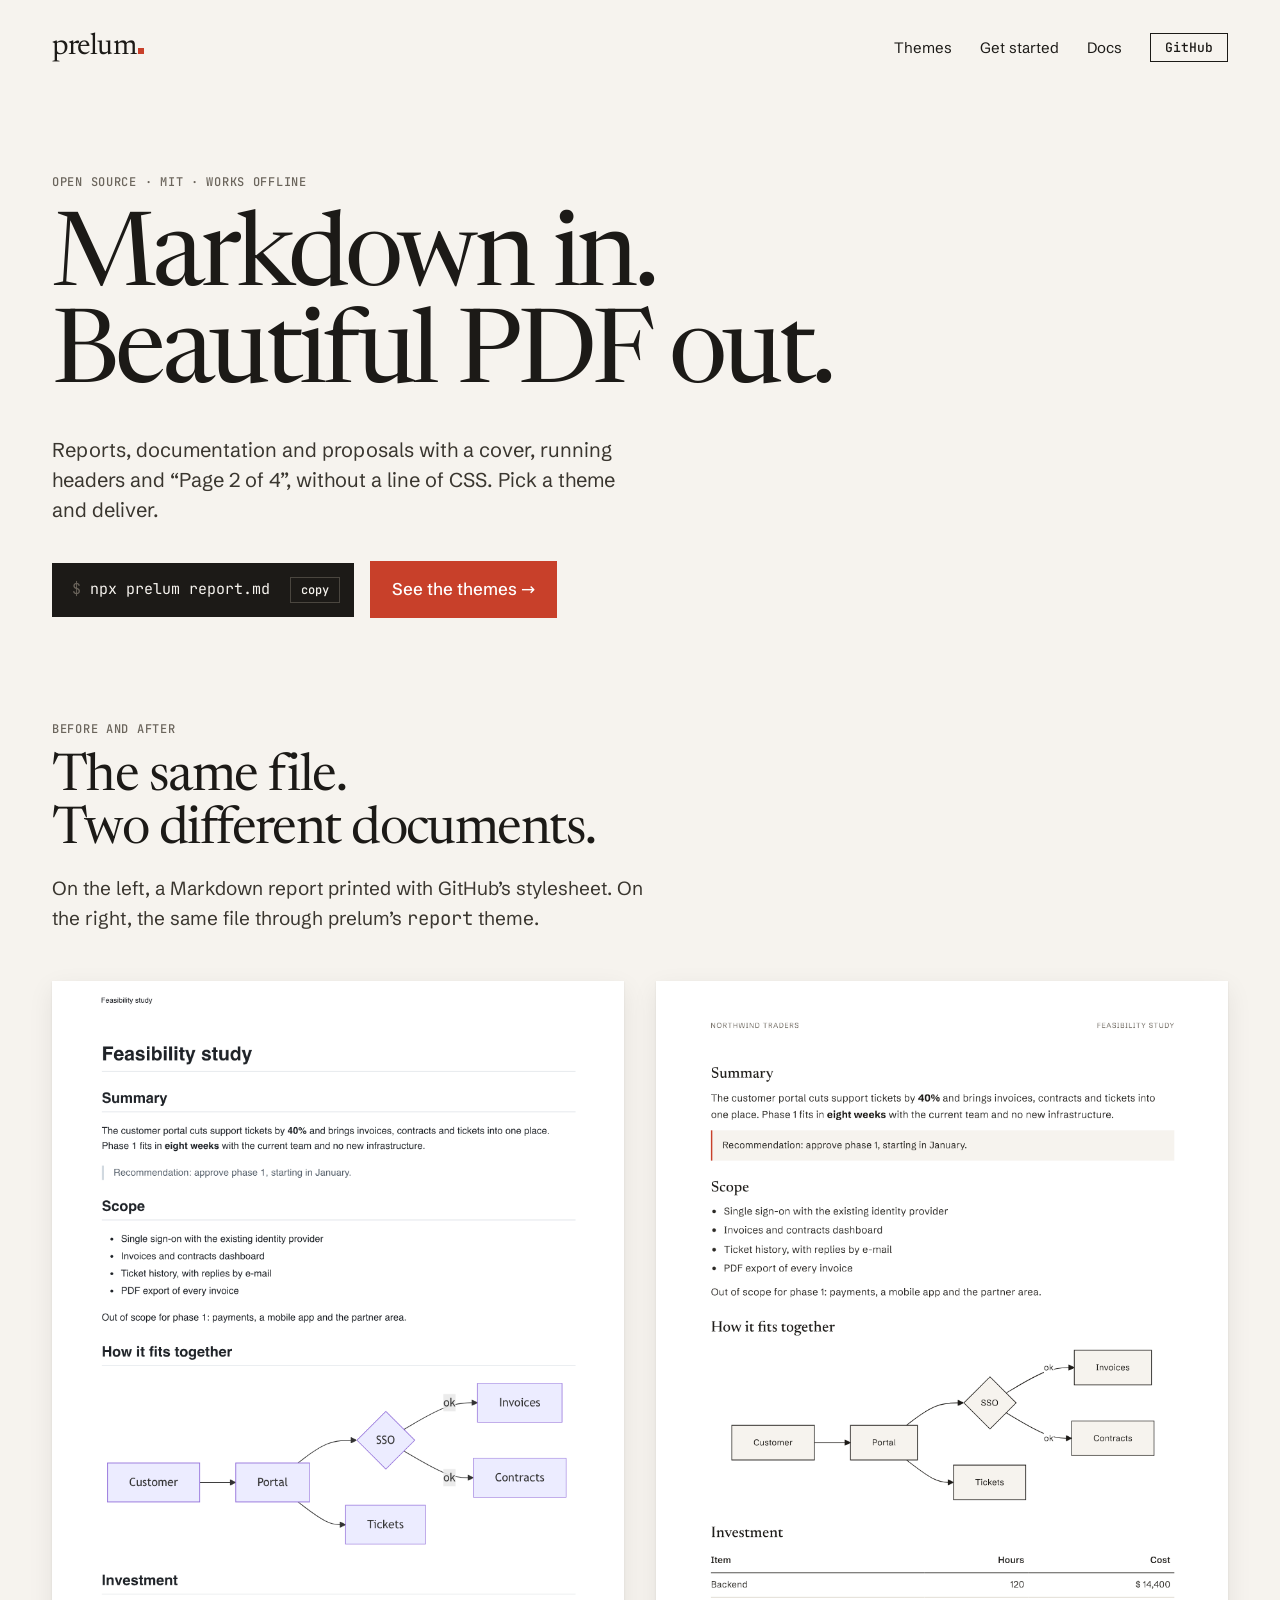
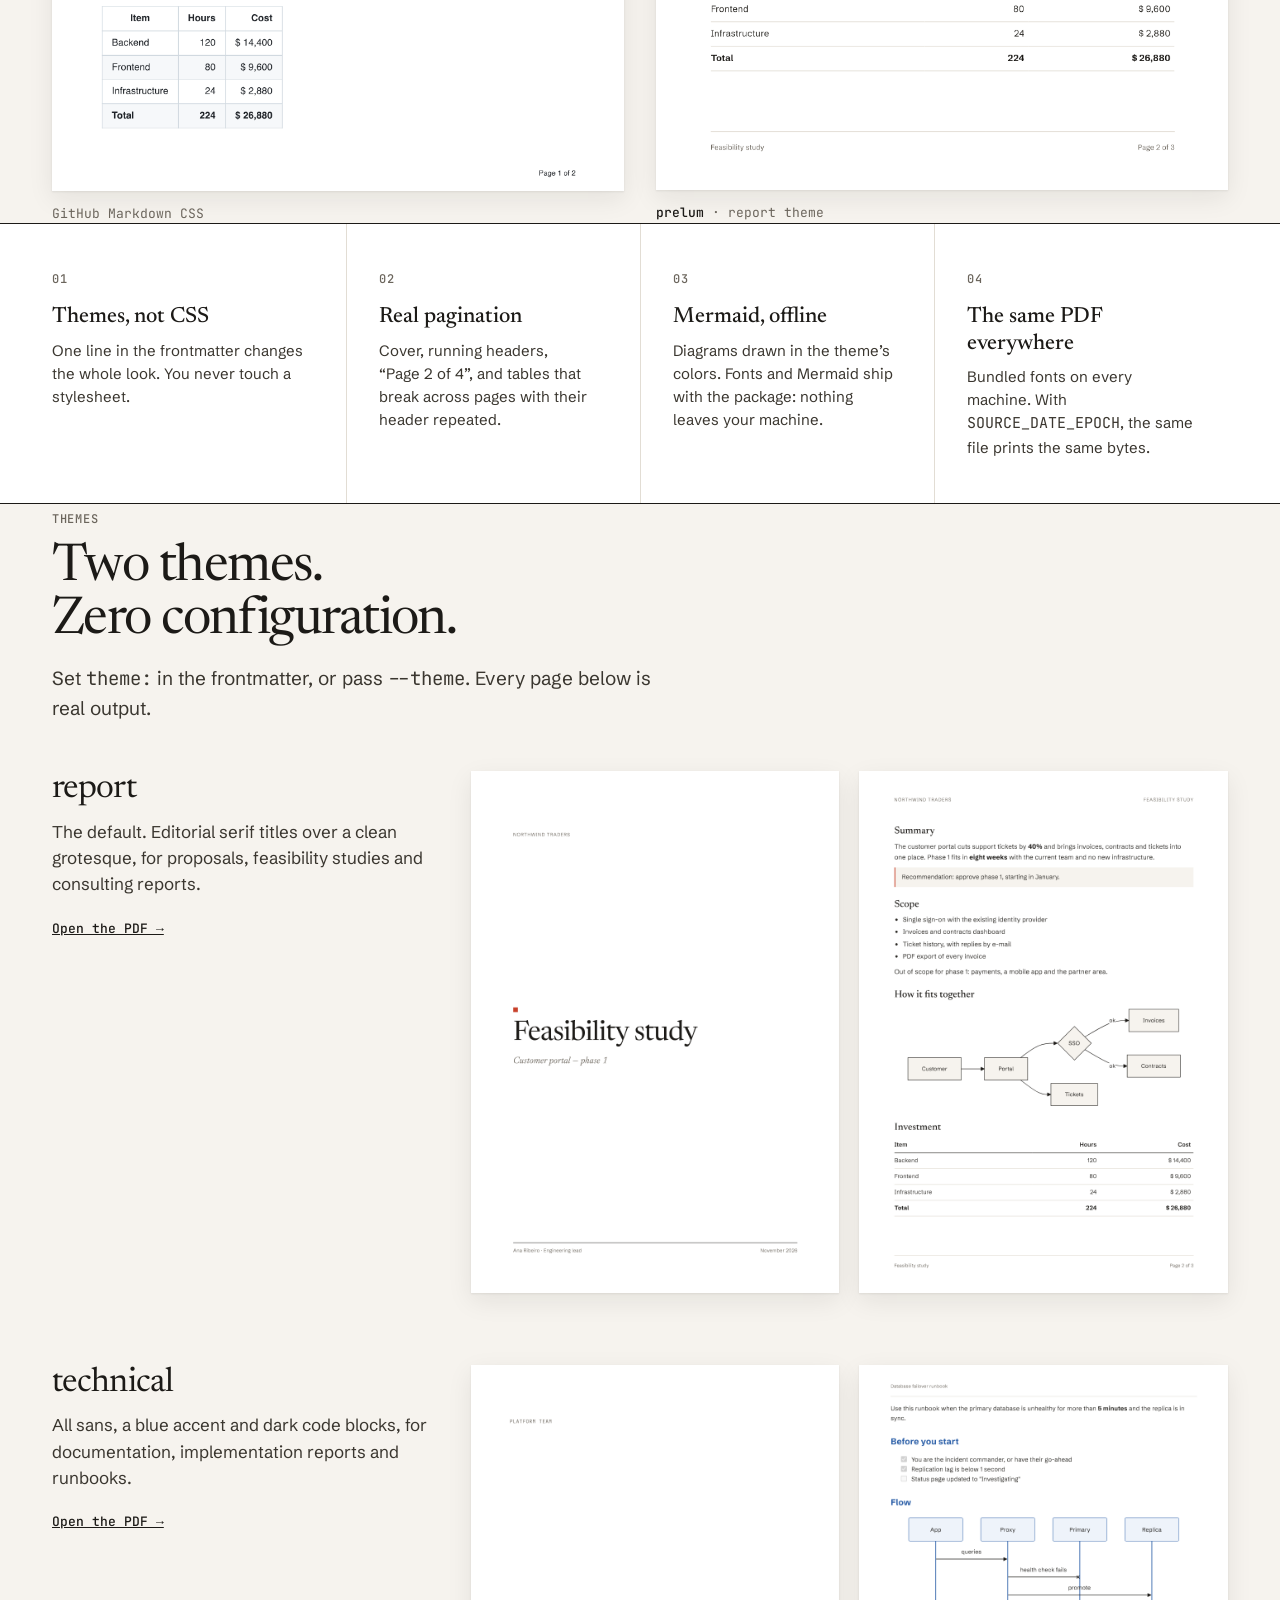
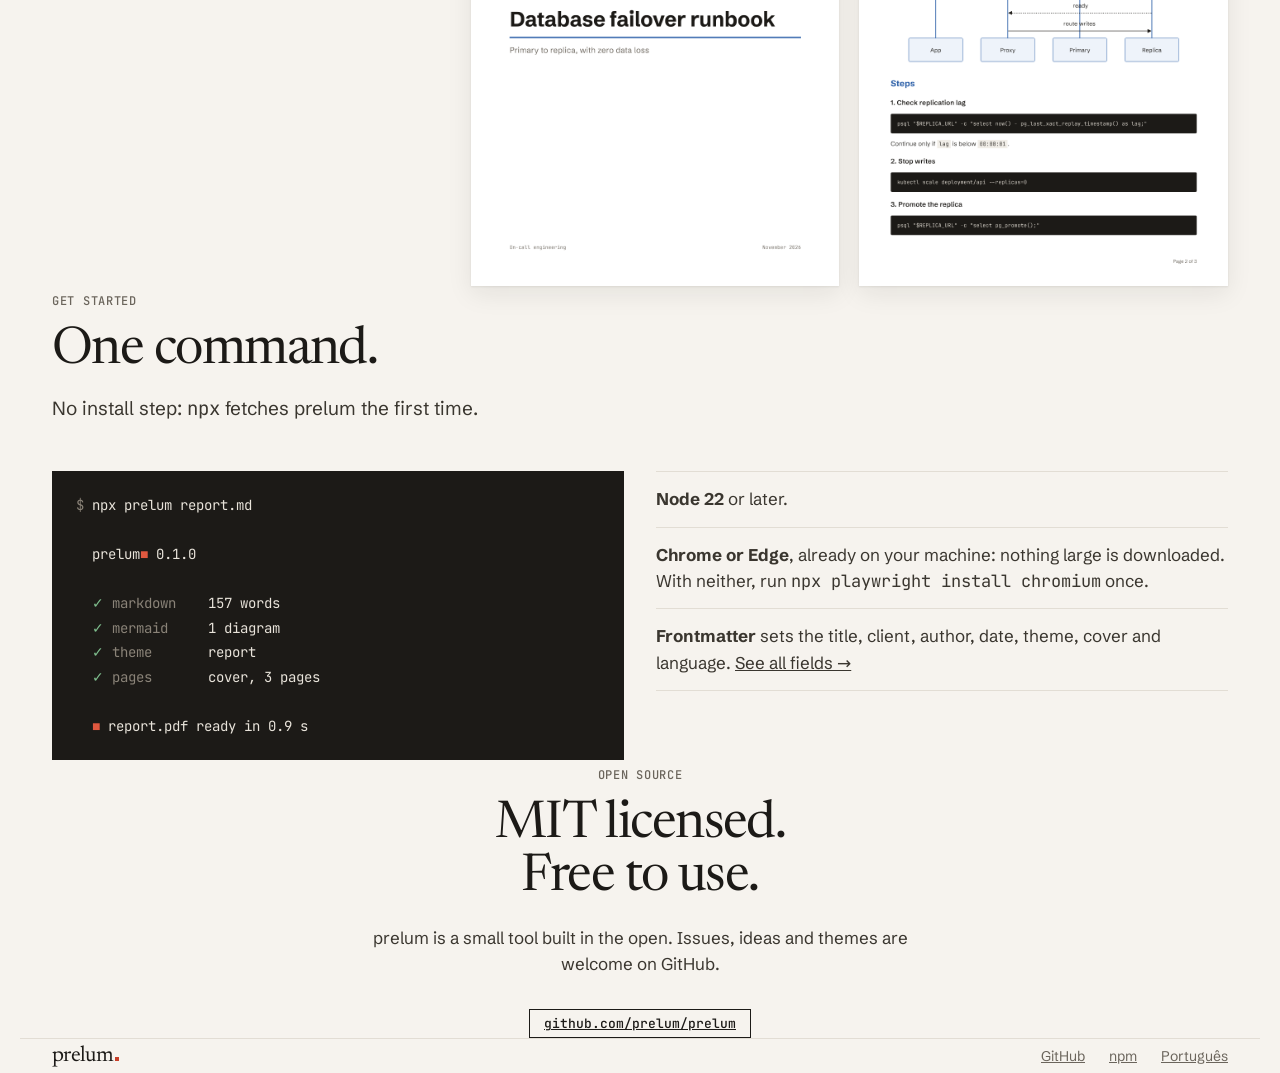
==== index.html @ ac35b66a "feat: add the prelum site in English and Portuguese" ====
<!doctype html>
<html lang="en">
<head>
  <meta charset="utf-8">
  <meta name="viewport" content="width=device-width, initial-scale=1">
  <title>prelum — Markdown in. Beautiful PDF out.</title>
  <meta name="description" content="An open-source CLI that turns Markdown into designed PDFs: cover, running headers, page numbers, Mermaid diagrams. Pick a theme, write no CSS. Works offline.">
  <link rel="icon" href="favicon.svg" type="image/svg+xml">
  <link rel="icon" href="favicon-32.png" sizes="32x32">
  <link rel="apple-touch-icon" href="images/icon-512.png">
  <link rel="alternate" hreflang="pt-BR" href="https://prelum.github.io/pt/">
  <meta property="og:title" content="prelum — Markdown in. Beautiful PDF out.">
  <meta property="og:description" content="Designed PDFs from Markdown. Pick a theme, write no CSS. Works offline.">
  <meta property="og:image" content="https://prelum.github.io/images/og-image.png">
  <meta property="og:url" content="https://prelum.github.io/">
  <meta name="twitter:card" content="summary_large_image">
  <link rel="preload" href="fonts/newsreader-latin-opsz-normal.woff2" as="font" type="font/woff2" crossorigin>
  <link rel="stylesheet" href="styles.css">
</head>
<body>
  <header class="wrap nav">
    <a class="wordmark" href="./" aria-label="prelum, home">prelum</a>
    <nav aria-label="Main">
      <ul>
        <li><a href="#themes">Themes</a></li>
        <li><a href="#start">Get started</a></li>
        <li><a href="https://github.com/prelum/prelum#readme">Docs</a></li>
        <li><a class="button-outline" href="https://github.com/prelum/prelum">GitHub</a></li>
      </ul>
    </nav>
  </header>

  <main>
    <div class="wrap hero">
      <span class="label">Open source · MIT · Works offline</span>
      <h1>Markdown in.<br>Beautiful PDF out.</h1>
      <p>Reports, documentation and proposals with a cover, running headers and “Page&nbsp;2&nbsp;of&nbsp;4”, without a line of CSS. Pick a theme and deliver.</p>
      <div class="actions">
        <div class="command">
          <code><span class="prompt">$</span> npx prelum report.md</code>
          <button type="button" data-copy="npx prelum report.md" data-done="copied">copy</button>
        </div>
        <a class="cta" href="#themes">See the themes →</a>
      </div>
    </div>

    <section class="wrap" aria-labelledby="compare-title">
      <span class="label">Before and after</span>
      <h2 id="compare-title">The same file.<br>Two different documents.</h2>
      <p class="lead">On the left, a Markdown report printed with GitHub’s stylesheet. On the right, the same file through prelum’s <code>report</code> theme.</p>
      <div class="compare">
        <figure>
          <img src="images/before-github-css.png" alt="A report printed with GitHub's Markdown stylesheet: underlined headings, a gridded table, a purple diagram." width="892" height="1262" loading="lazy">
          <figcaption>GitHub Markdown CSS</figcaption>
        </figure>
        <figure>
          <img src="images/feasibility-study-2.png" alt="The same report printed by prelum: serif headings, quiet table rules, the diagram in the theme's colors, a running header and page numbers." width="892" height="1262" loading="lazy">
          <figcaption><strong>prelum</strong> · report theme</figcaption>
        </figure>
      </div>
    </section>

    <div class="features">
      <ol class="wrap">
        <li>
          <span class="label">01</span>
          <h3>Themes, not CSS</h3>
          <p>One line in the frontmatter changes the whole look. You never touch a stylesheet.</p>
        </li>
        <li>
          <span class="label">02</span>
          <h3>Real pagination</h3>
          <p>Cover, running headers, “Page&nbsp;2&nbsp;of&nbsp;4”, and tables that break across pages with their header repeated.</p>
        </li>
        <li>
          <span class="label">03</span>
          <h3>Mermaid, offline</h3>
          <p>Diagrams drawn in the theme’s colors. Fonts and Mermaid ship with the package: nothing leaves your machine.</p>
        </li>
        <li>
          <span class="label">04</span>
          <h3>The same PDF everywhere</h3>
          <p>Bundled fonts on every machine. With <code>SOURCE_DATE_EPOCH</code>, the same file prints the same bytes.</p>
        </li>
      </ol>
    </div>

    <section class="wrap" id="themes" aria-labelledby="themes-title">
      <span class="label">Themes</span>
      <h2 id="themes-title">Two themes.<br>Zero configuration.</h2>
      <p class="lead">Set <code>theme:</code> in the frontmatter, or pass <code>--theme</code>. Every page below is real output.</p>
      <div class="themes">
        <article class="theme">
          <div>
            <h3><code>report</code></h3>
            <p>The default. Editorial serif titles over a clean grotesque, for proposals, feasibility studies and consulting reports.</p>
            <a class="pdf" href="https://github.com/prelum/prelum/blob/main/examples/feasibility-study.pdf">Open the PDF →</a>
          </div>
          <div class="pages">
            <figure><img src="images/feasibility-study-1.png" alt="report theme: cover with the red square, the title in Newsreader and the client's name." width="892" height="1262" loading="lazy"></figure>
            <figure><img src="images/feasibility-study-2.png" alt="report theme: a page with headers, a list, a diagram and a table." width="892" height="1262" loading="lazy"></figure>
          </div>
        </article>
        <article class="theme">
          <div>
            <h3><code>technical</code></h3>
            <p>All sans, a blue accent and dark code blocks, for documentation, implementation reports and runbooks.</p>
            <a class="pdf" href="https://github.com/prelum/prelum/blob/main/examples/runbook.pdf">Open the PDF →</a>
          </div>
          <div class="pages">
            <figure><img src="images/runbook-1.png" alt="technical theme: cover with a bold title over a blue rule." width="892" height="1262" loading="lazy"></figure>
            <figure><img src="images/runbook-2.png" alt="technical theme: a page with a checklist, a sequence diagram and code blocks." width="892" height="1262" loading="lazy"></figure>
          </div>
        </article>
      </div>
    </section>

    <section class="wrap" id="start" aria-labelledby="start-title">
      <span class="label">Get started</span>
      <h2 id="start-title">One command.</h2>
      <p class="lead">No install step: <code>npx</code> fetches prelum the first time.</p>
      <div class="steps">
<pre class="terminal"><code><span class="dim">$</span> npx prelum report.md

  prelum<span class="square">■</span> 0.1.0

  <span class="ok">✓</span> <span class="dim">markdown    </span>157 words
  <span class="ok">✓</span> <span class="dim">mermaid     </span>1 diagram
  <span class="ok">✓</span> <span class="dim">theme       </span>report
  <span class="ok">✓</span> <span class="dim">pages       </span>cover, 3 pages

  <span class="square">■</span> report.pdf ready in 0.9 s</code></pre>
        <ul class="requirements">
          <li><strong>Node 22</strong> or later.</li>
          <li><strong>Chrome or Edge</strong>, already on your machine: nothing large is downloaded. With neither, run <code>npx playwright install chromium</code> once.</li>
          <li><strong>Frontmatter</strong> sets the title, client, author, date, theme, cover and language. <a href="https://github.com/prelum/prelum#frontmatter">See all fields →</a></li>
        </ul>
      </div>
    </section>

    <section class="wrap open" aria-labelledby="open-title">
      <span class="label">Open source</span>
      <h2 id="open-title">MIT licensed.<br>Free to use.</h2>
      <p>prelum is a small tool built in the open. Issues, ideas and themes are welcome on GitHub.</p>
      <a class="button-outline" href="https://github.com/prelum/prelum">github.com/prelum/prelum</a>
    </section>
  </main>

  <footer class="wrap">
    <a class="wordmark" href="./">prelum</a>
    <ul>
      <li><a href="https://github.com/prelum/prelum">GitHub</a></li>
      <li><a href="https://www.npmjs.com/package/prelum">npm</a></li>
      <li><a href="pt/" hreflang="pt-BR" lang="pt-BR">Português</a></li>
    </ul>
  </footer>

  <script src="script.js" defer></script>
</body>
</html>
---- styles.css ----
/* prelum.github.io — tokens from the brand book. Fonts are self-hosted: no third-party requests. */
@font-face {
  font-family: "Newsreader";
  font-style: normal;
  font-weight: 200 800;
  font-display: swap;
  src: url("fonts/newsreader-latin-opsz-normal.woff2") format("woff2");
}
@font-face {
  font-family: "Schibsted Grotesk";
  font-style: normal;
  font-weight: 400 900;
  font-display: swap;
  src: url("fonts/schibsted-grotesk-latin-wght-normal.woff2") format("woff2");
}
@font-face {
  font-family: "JetBrains Mono";
  font-style: normal;
  font-weight: 100 800;
  font-display: swap;
  src: url("fonts/jetbrains-mono-latin-wght-normal.woff2") format("woff2");
}

:root {
  --paper: #f6f3ee;
  --ink: #1c1a17;
  --vermilion: #c8402a;
  --vermilion-on-dark: #e0583f;
  --graphite: #6b655c;
  --body: #3a362f;
  --rule: #e2ddd4;
  --surface: #ffffff;
  --editor: #fbfaf7;
  --preview: #e9e5de;
  --serif: "Newsreader", Georgia, serif;
  --sans: "Schibsted Grotesk", system-ui, sans-serif;
  --mono: "JetBrains Mono", ui-monospace, monospace;
  --sheet-shadow: 0 1px 2px rgba(28, 26, 23, 0.08), 0 8px 24px rgba(28, 26, 23, 0.08);
}

* {
  box-sizing: border-box;
}
html {
  background: var(--paper);
  color: var(--ink);
  font: 400 17px/1.55 var(--sans);
  -webkit-font-smoothing: antialiased;
}
body {
  margin: 0;
}
img {
  display: block;
  max-width: 100%;
  height: auto;
}
a {
  color: inherit;
}
code,
pre {
  font-family: var(--mono);
}
/* An option like --theme must not break at its hyphen. */
:not(pre) > code {
  white-space: nowrap;
}

.wrap {
  max-width: 1240px;
  margin: 0 auto;
  padding: 0 32px;
}
@media (max-width: 700px) {
  .wrap {
    padding: 0 16px;
  }
}

/* The wordmark: Newsreader, lowercase, followed by the square on the baseline. */
.wordmark {
  font-family: var(--serif);
  font-weight: 400;
  letter-spacing: -0.03em;
  text-decoration: none;
  white-space: nowrap;
}
.wordmark::after {
  content: "";
  display: inline-block;
  width: 0.21em;
  height: 0.21em;
  margin-left: 0.07em;
  background: var(--vermilion);
}
.label {
  font: 500 12px/1.4 var(--mono);
  letter-spacing: 0.06em;
  text-transform: uppercase;
  color: var(--graphite);
}

/* Nav */
.nav {
  display: flex;
  align-items: center;
  justify-content: space-between;
  gap: 24px;
  padding-top: 24px;
  padding-bottom: 24px;
}
.nav .wordmark {
  font-size: 30px;
}
.nav ul {
  display: flex;
  align-items: center;
  gap: 28px;
  margin: 0;
  padding: 0;
  list-style: none;
  font-size: 15px;
}
.nav a {
  text-decoration: none;
}
.nav a:hover {
  text-decoration: underline;
  text-underline-offset: 4px;
}
.button-outline {
  display: inline-block;
  padding: 7px 14px;
  border: 1px solid var(--ink);
  font: 500 13px/1 var(--mono);
}
.nav .button-outline:hover {
  background: var(--ink);
  color: var(--paper);
  text-decoration: none;
}
@media (max-width: 700px) {
  .nav ul li:not(:last-child) {
    display: none;
  }
}

/* Hero */
.hero {
  padding-top: 72px;
  padding-bottom: 96px;
}
.hero h1 {
  margin: 20px 0 28px;
  font: 400 clamp(52px, 8vw, 112px) / 0.95 var(--serif);
  letter-spacing: -0.035em;
}
.hero p {
  max-width: 600px;
  margin: 0 0 36px;
  font-size: 20px;
  line-height: 1.5;
  color: var(--body);
}
.actions {
  display: flex;
  flex-wrap: wrap;
  align-items: center;
  gap: 16px;
}
.command {
  display: inline-flex;
  align-items: center;
  gap: 20px;
  padding: 14px 14px 14px 20px;
  background: var(--ink);
  color: var(--paper);
  font: 400 15px/1 var(--mono);
}
.command .prompt {
  color: var(--graphite);
}
.command button {
  padding: 6px 10px;
  border: 1px solid #4a463f;
  background: transparent;
  color: var(--paper);
  font: 500 12px/1 var(--mono);
  cursor: pointer;
}
.command button:hover {
  border-color: var(--paper);
}
.cta {
  display: inline-block;
  padding: 15px 22px;
  background: var(--vermilion);
  color: #ffffff;
  font-weight: 500;
  text-decoration: none;
}
.cta:hover {
  background: #a93421;
}

/* Sections */
section {
  padding-top: 96px;
  padding-bottom: 96px;
}
h2 {
  margin: 12px 0 16px;
  font: 400 52px/1.02 var(--serif);
  letter-spacing: -0.03em;
}
@media (max-width: 700px) {
  h2 {
    font-size: 40px;
  }
}
.lead {
  max-width: 620px;
  margin: 0 0 48px;
  font-size: 19px;
  color: var(--body);
}

/* Before and after */
.compare {
  display: grid;
  grid-template-columns: repeat(auto-fit, minmax(300px, 1fr));
  gap: 32px;
}
.compare figure,
.theme figure {
  margin: 0;
}
.compare img,
.theme img {
  background: var(--surface);
  box-shadow: var(--sheet-shadow);
}
figcaption {
  margin-top: 14px;
  font: 400 13px/1.4 var(--mono);
  color: var(--graphite);
}
figcaption strong {
  color: var(--ink);
  font-weight: 500;
}

/* Features: white band with ink rules, four numbered columns */
.features {
  background: var(--surface);
  border-top: 1px solid var(--ink);
  border-bottom: 1px solid var(--ink);
  padding-top: 0;
  padding-bottom: 0;
}
.features ol {
  display: grid;
  grid-template-columns: repeat(auto-fit, minmax(240px, 1fr));
  margin: 0 auto;
  /* Only top and bottom: the sides keep the .wrap gutter. */
  padding-top: 0;
  padding-bottom: 0;
  list-style: none;
}
.features li {
  padding: 40px 32px 44px 0;
}
.features li + li {
  padding-left: 32px;
  border-left: 1px solid var(--rule);
}
@media (max-width: 1060px) {
  .features li,
  .features li + li {
    padding-left: 0;
    border-left: none;
    padding-top: 28px;
    padding-bottom: 28px;
  }
}
.features h3 {
  margin: 14px 0 8px;
  font: 500 22px/1.2 var(--serif);
}
.features p {
  margin: 0;
  font-size: 15px;
  color: var(--body);
}

/* Themes */
.themes {
  display: grid;
  gap: 72px;
}
.theme {
  display: grid;
  grid-template-columns: minmax(220px, 1fr) minmax(0, 2fr);
  gap: 40px;
  align-items: start;
}
@media (max-width: 860px) {
  .theme {
    grid-template-columns: 1fr;
  }
}
.theme h3 {
  margin: 0 0 10px;
  font: 400 34px/1.1 var(--serif);
  letter-spacing: -0.02em;
}
.theme h3 code {
  font: inherit;
}
.theme p {
  margin: 0 0 16px;
  color: var(--body);
}
.theme .pages {
  display: grid;
  grid-template-columns: 1fr 1fr;
  gap: 20px;
}
.theme a.pdf {
  font: 500 13px/1 var(--mono);
}

/* Get started */
.steps {
  display: grid;
  grid-template-columns: repeat(auto-fit, minmax(300px, 1fr));
  gap: 32px;
  align-items: start;
}
pre.terminal {
  margin: 0;
  padding: 22px 24px;
  overflow-x: auto;
  background: var(--ink);
  color: #e8e3da;
  font-size: 14px;
  line-height: 1.75;
}
.terminal .comment,
.terminal .dim {
  color: #8a8378;
}
.terminal .ok {
  color: #7fbf8e;
}
.terminal .square {
  color: var(--vermilion-on-dark);
}
.requirements {
  margin: 0;
  padding: 0;
  list-style: none;
  color: var(--body);
}
.requirements li {
  padding: 14px 0;
  border-bottom: 1px solid var(--rule);
}
.requirements li:first-child {
  border-top: 1px solid var(--rule);
}

/* Open source */
.open {
  text-align: center;
}
.open h2 {
  margin-bottom: 20px;
}
.open p {
  max-width: 560px;
  margin: 0 auto 32px;
  color: var(--body);
}

/* Footer */
footer {
  display: flex;
  flex-wrap: wrap;
  align-items: center;
  justify-content: space-between;
  gap: 16px;
  padding-top: 32px;
  padding-bottom: 48px;
  border-top: 1px solid var(--rule);
}
footer .wordmark {
  font-size: 22px;
}
footer ul {
  display: flex;
  flex-wrap: wrap;
  gap: 24px;
  margin: 0;
  padding: 0;
  list-style: none;
  font-size: 14px;
  color: var(--graphite);
}
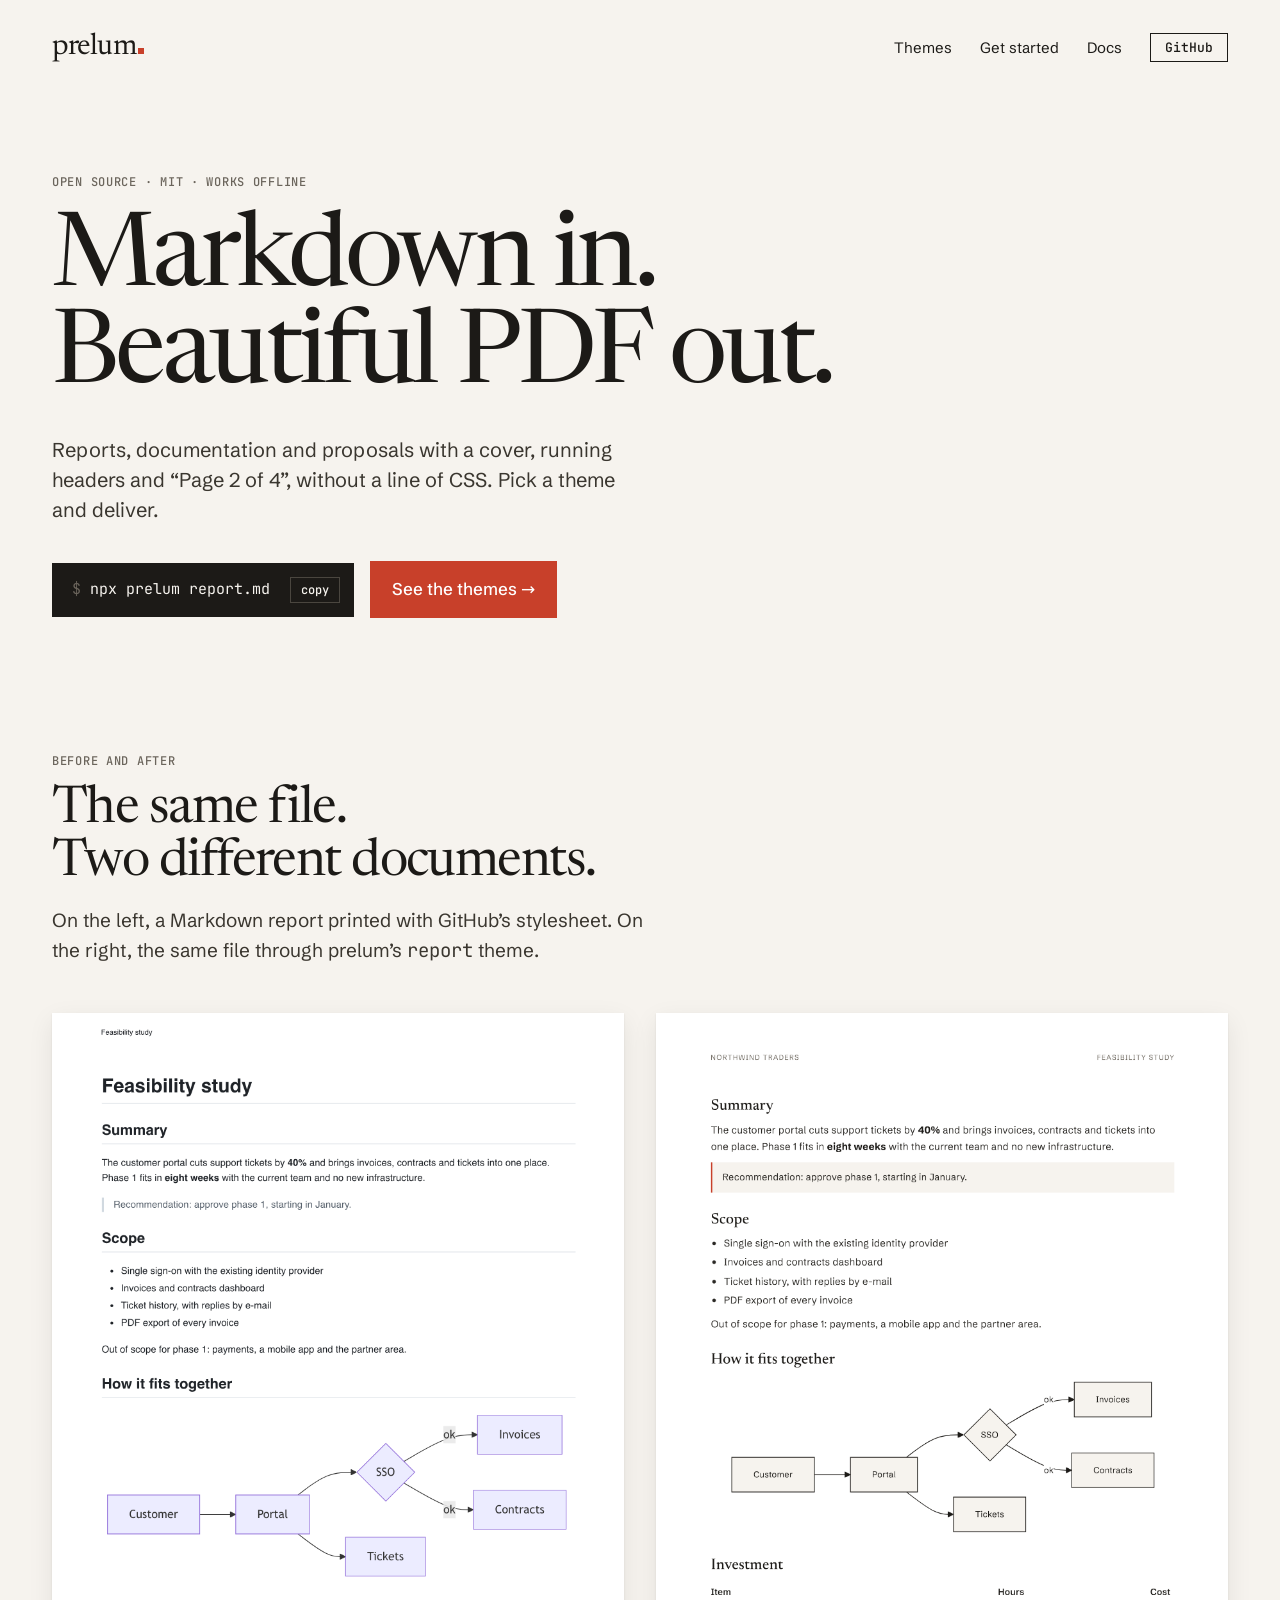
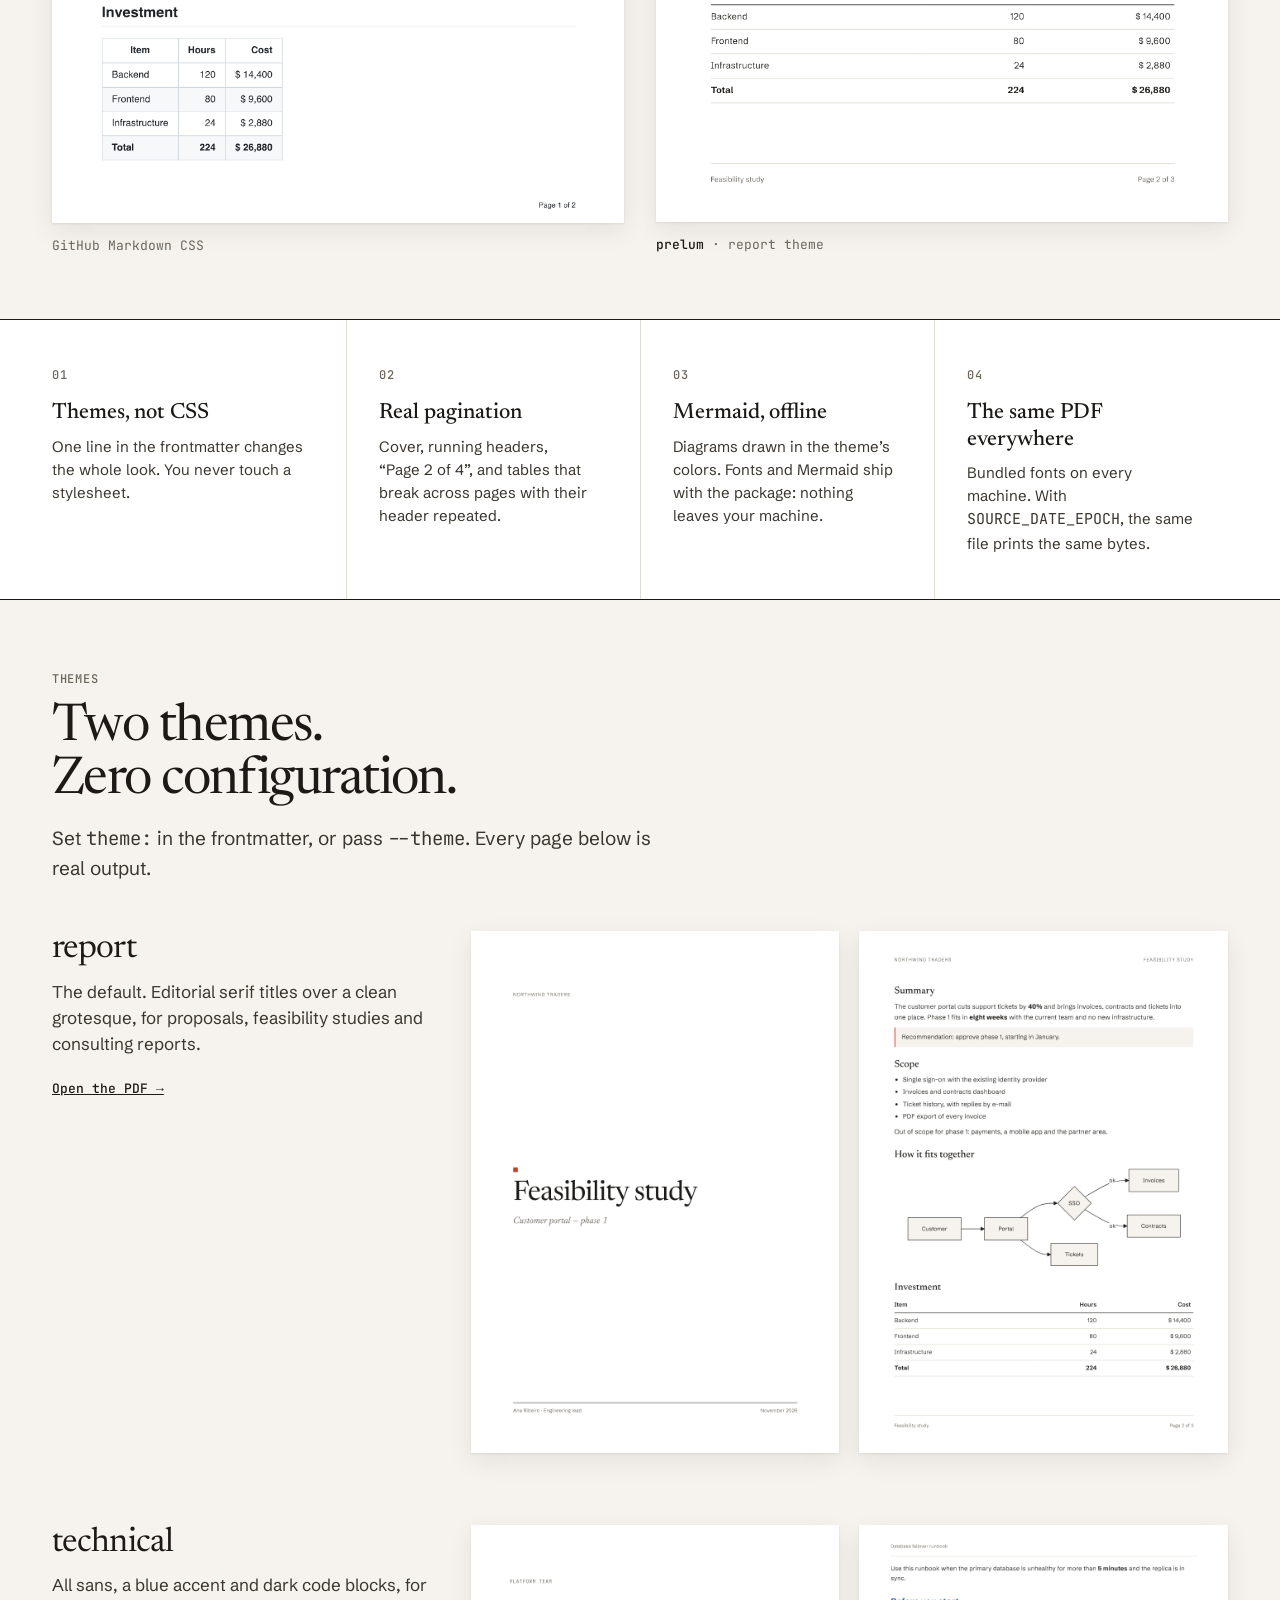
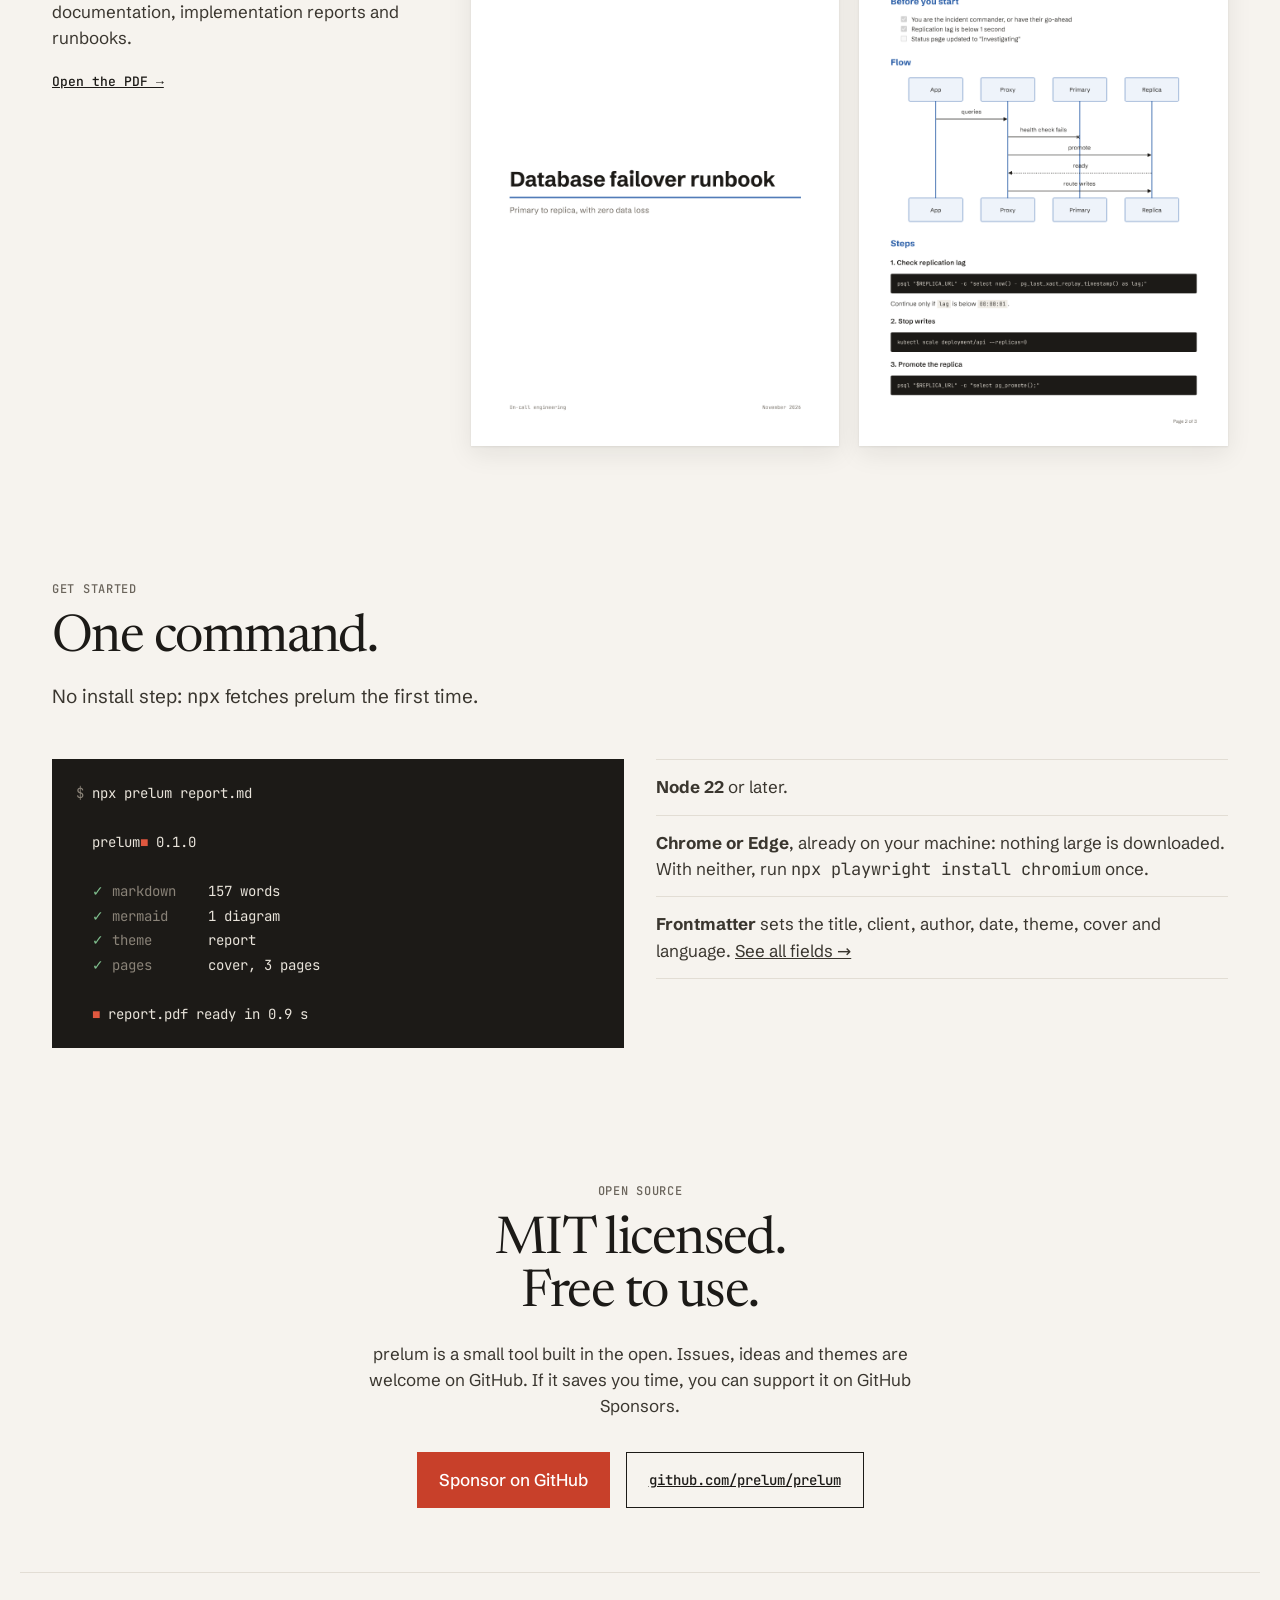
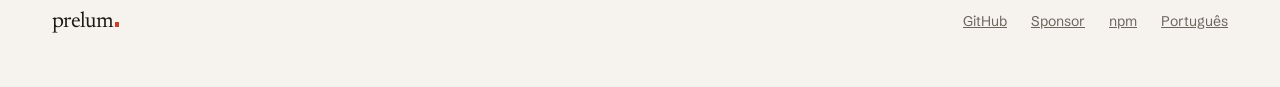
==== commit 08ffe884: "fix: space the sections and add the Sponsor button" ====
--- a/index.html
+++ b/index.html
@@ -141,8 +141,11 @@
     <section class="wrap open" aria-labelledby="open-title">
       <span class="label">Open source</span>
       <h2 id="open-title">MIT licensed.<br>Free to use.</h2>
-      <p>prelum is a small tool built in the open. Issues, ideas and themes are welcome on GitHub.</p>
-      <a class="button-outline" href="https://github.com/prelum/prelum">github.com/prelum/prelum</a>
+      <p>prelum is a small tool built in the open. Issues, ideas and themes are welcome on GitHub. If it saves you time, you can support it on GitHub Sponsors.</p>
+      <div class="actions">
+        <a class="cta" href="https://github.com/sponsors/Fransuelton">Sponsor on GitHub</a>
+        <a class="button-outline" href="https://github.com/prelum/prelum">github.com/prelum/prelum</a>
+      </div>
     </section>
   </main>
 
@@ -150,6 +153,7 @@
     <a class="wordmark" href="./">prelum</a>
     <ul>
       <li><a href="https://github.com/prelum/prelum">GitHub</a></li>
+      <li><a href="https://github.com/sponsors/Fransuelton">Sponsor</a></li>
       <li><a href="https://www.npmjs.com/package/prelum">npm</a></li>
       <li><a href="pt/" hreflang="pt-BR" lang="pt-BR">Português</a></li>
     </ul>
--- a/styles.css
+++ b/styles.css
@@ -67,14 +67,15 @@
   white-space: nowrap;
 }
 
+/* Side gutters only: vertical spacing belongs to each section. */
 .wrap {
   max-width: 1240px;
   margin: 0 auto;
-  padding: 0 32px;
+  padding-inline: 32px;
 }
 @media (max-width: 700px) {
   .wrap {
-    padding: 0 16px;
+    padding-inline: 16px;
   }
 }
 
@@ -149,7 +150,7 @@
 /* Hero */
 .hero {
   padding-top: 72px;
-  padding-bottom: 96px;
+  padding-bottom: 64px;
 }
 .hero h1 {
   margin: 20px 0 28px;
@@ -205,9 +206,16 @@
 }
 
 /* Sections */
+/* Neighbouring sections add up: 64 + 64 = 128px between them. */
 section {
-  padding-top: 96px;
-  padding-bottom: 96px;
+  padding-top: 64px;
+  padding-bottom: 64px;
+}
+@media (max-width: 700px) {
+  section {
+    padding-top: 48px;
+    padding-bottom: 48px;
+  }
 }
 h2 {
   margin: 12px 0 16px;
@@ -383,6 +391,16 @@
   margin: 0 auto 32px;
   color: var(--body);
 }
+.open .actions {
+  justify-content: center;
+  align-items: stretch;
+}
+.open .button-outline {
+  display: inline-flex;
+  align-items: center;
+  padding: 0 22px;
+  font-size: 14px;
+}
 
 /* Footer */
 footer {
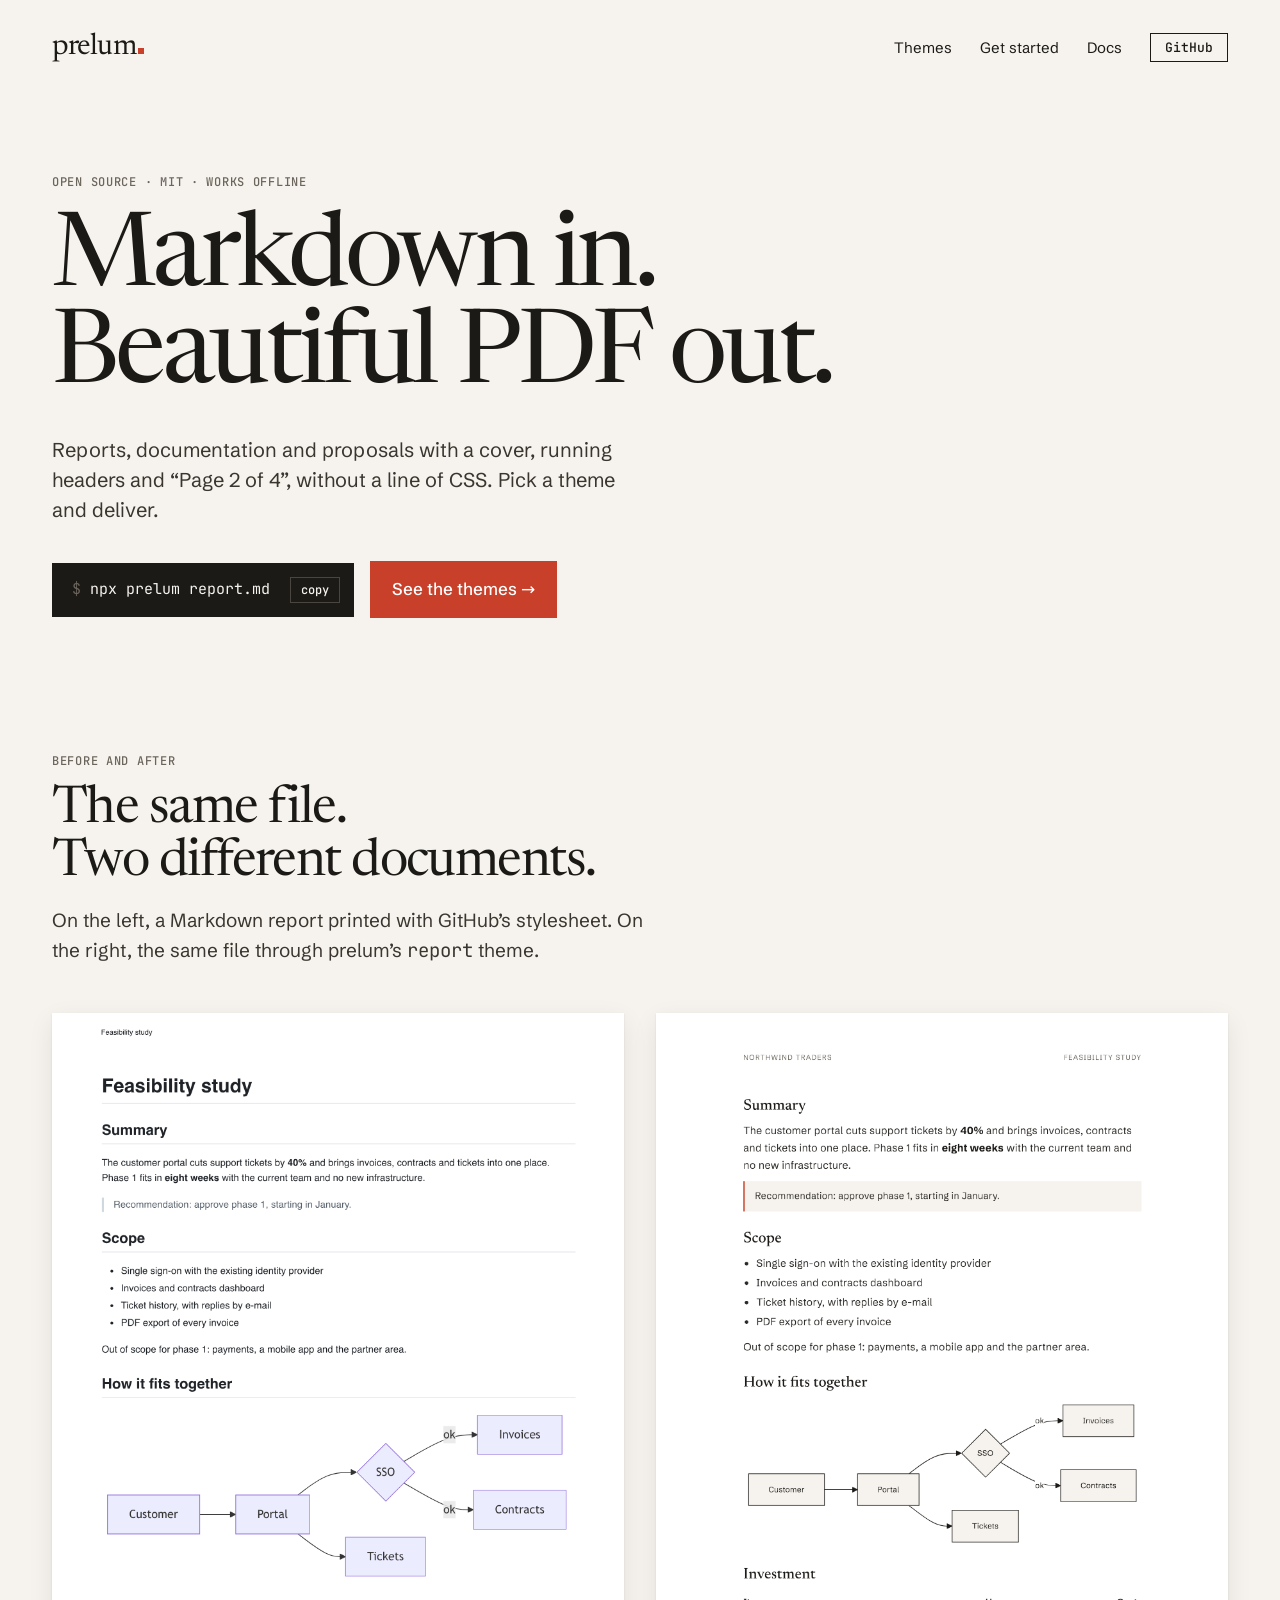
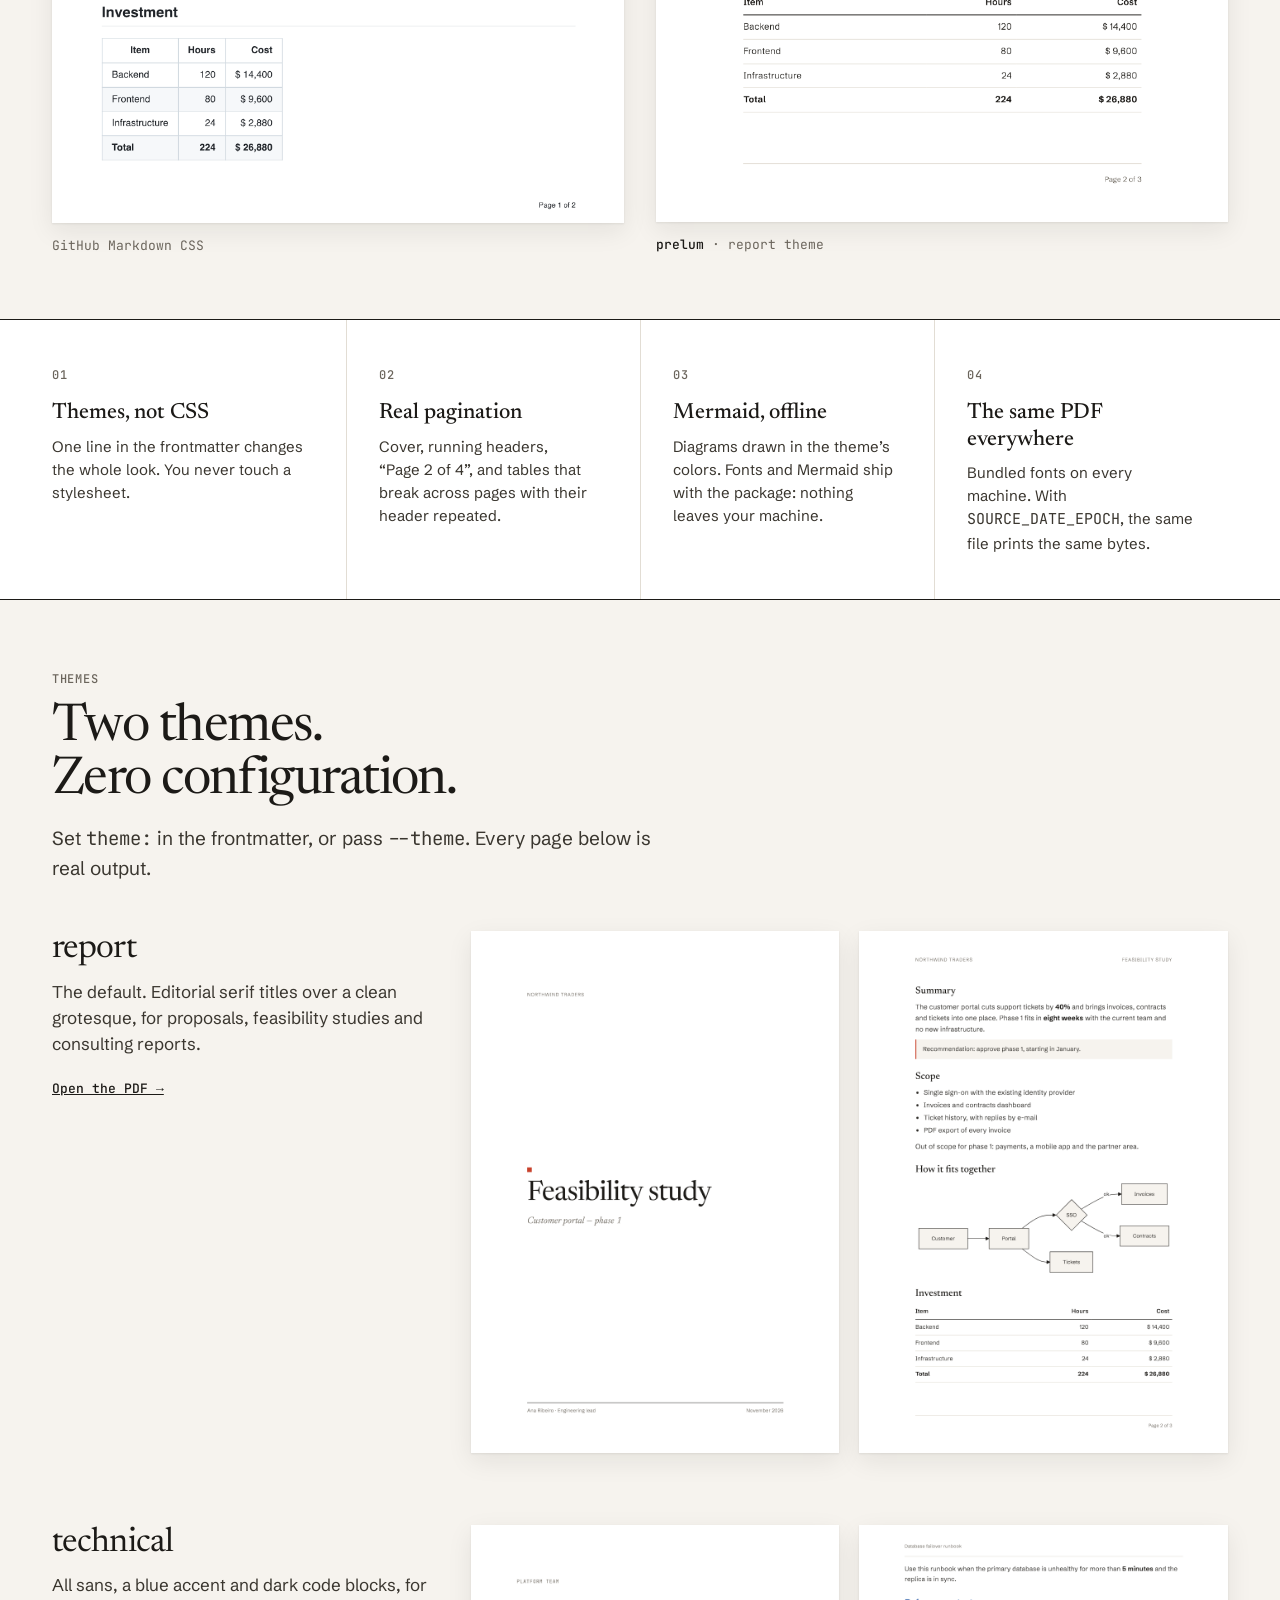
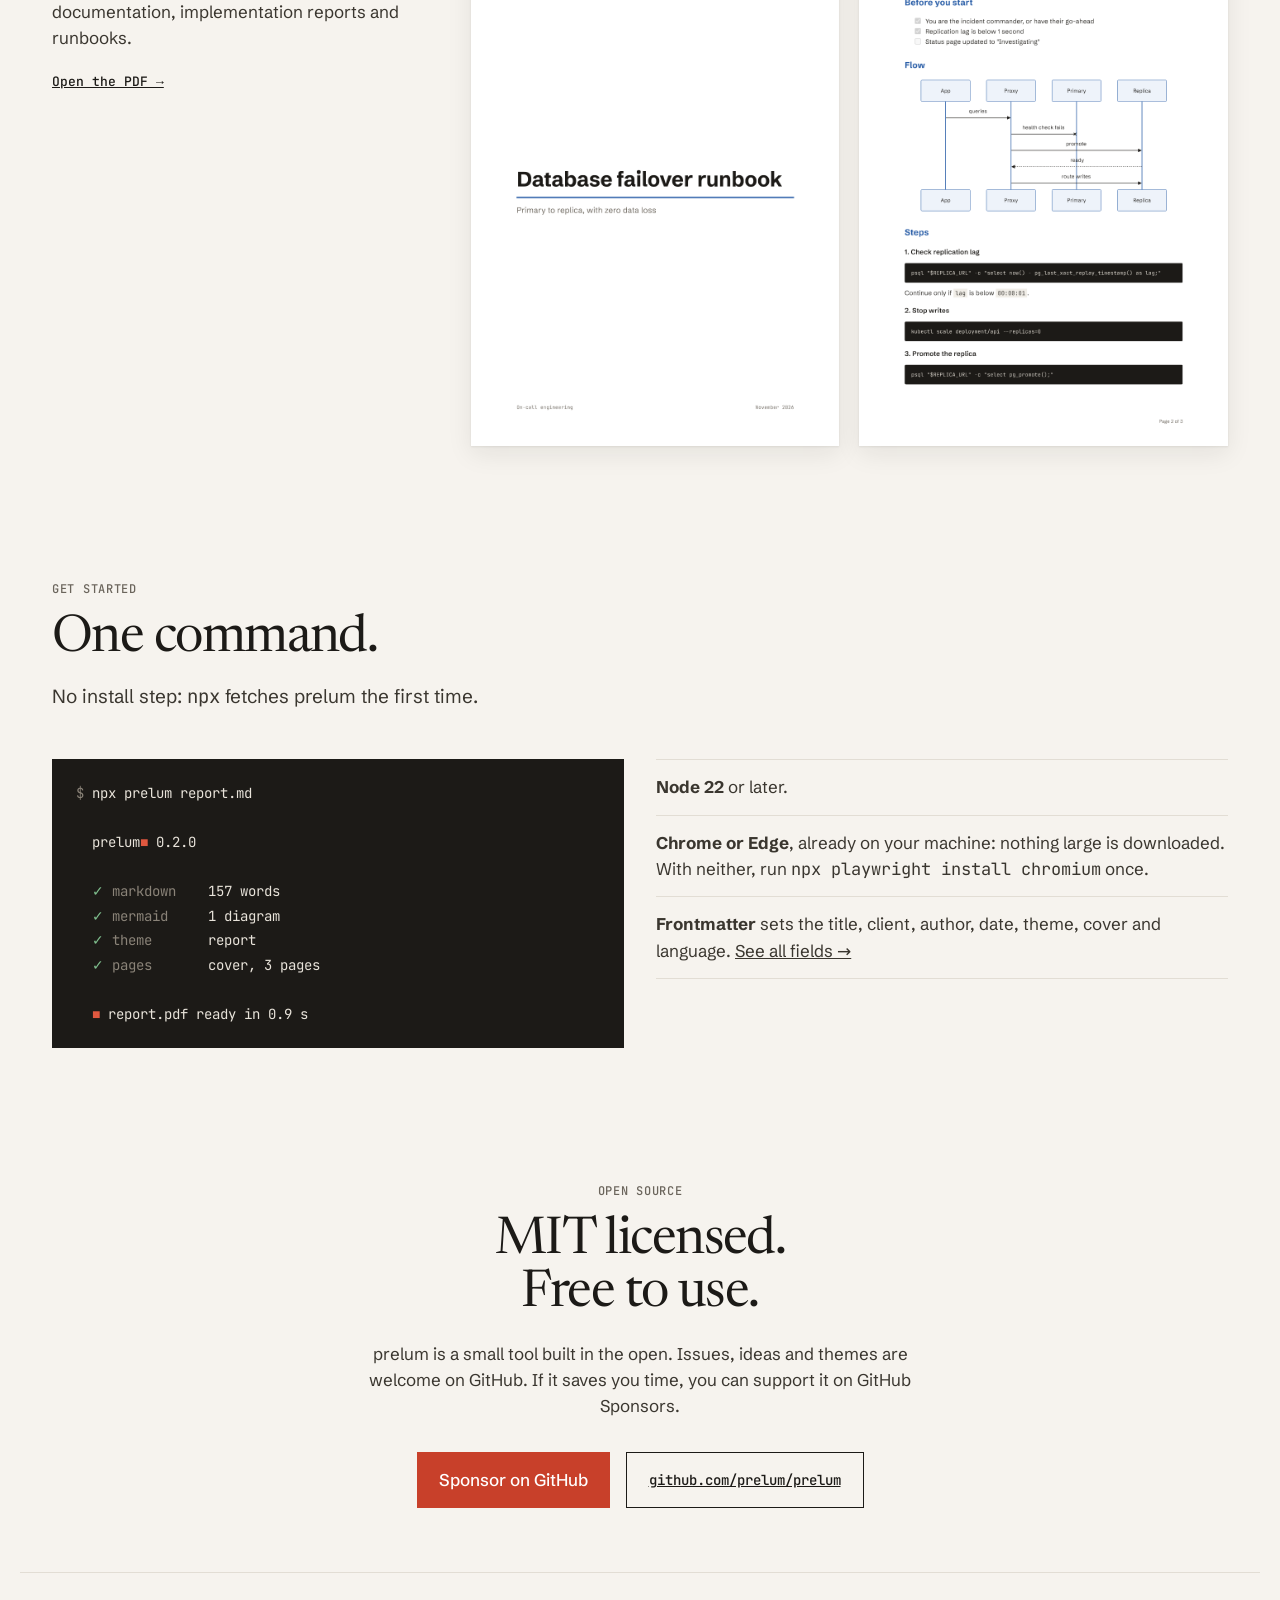
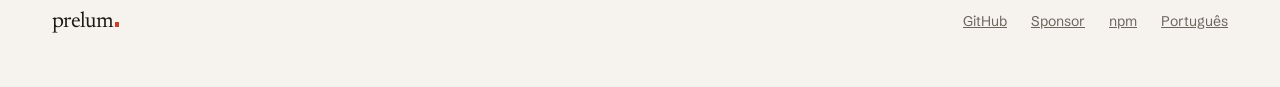
==== commit 0ab8ace6: "chore: show 0.2.0 in the terminal samples" ====
--- a/index.html
+++ b/index.html
@@ -122,7 +122,7 @@
       <div class="steps">
 <pre class="terminal"><code><span class="dim">$</span> npx prelum report.md
 
-  prelum<span class="square">■</span> 0.1.0
+  prelum<span class="square">■</span> 0.2.0
 
   <span class="ok">✓</span> <span class="dim">markdown    </span>157 words
   <span class="ok">✓</span> <span class="dim">mermaid     </span>1 diagram
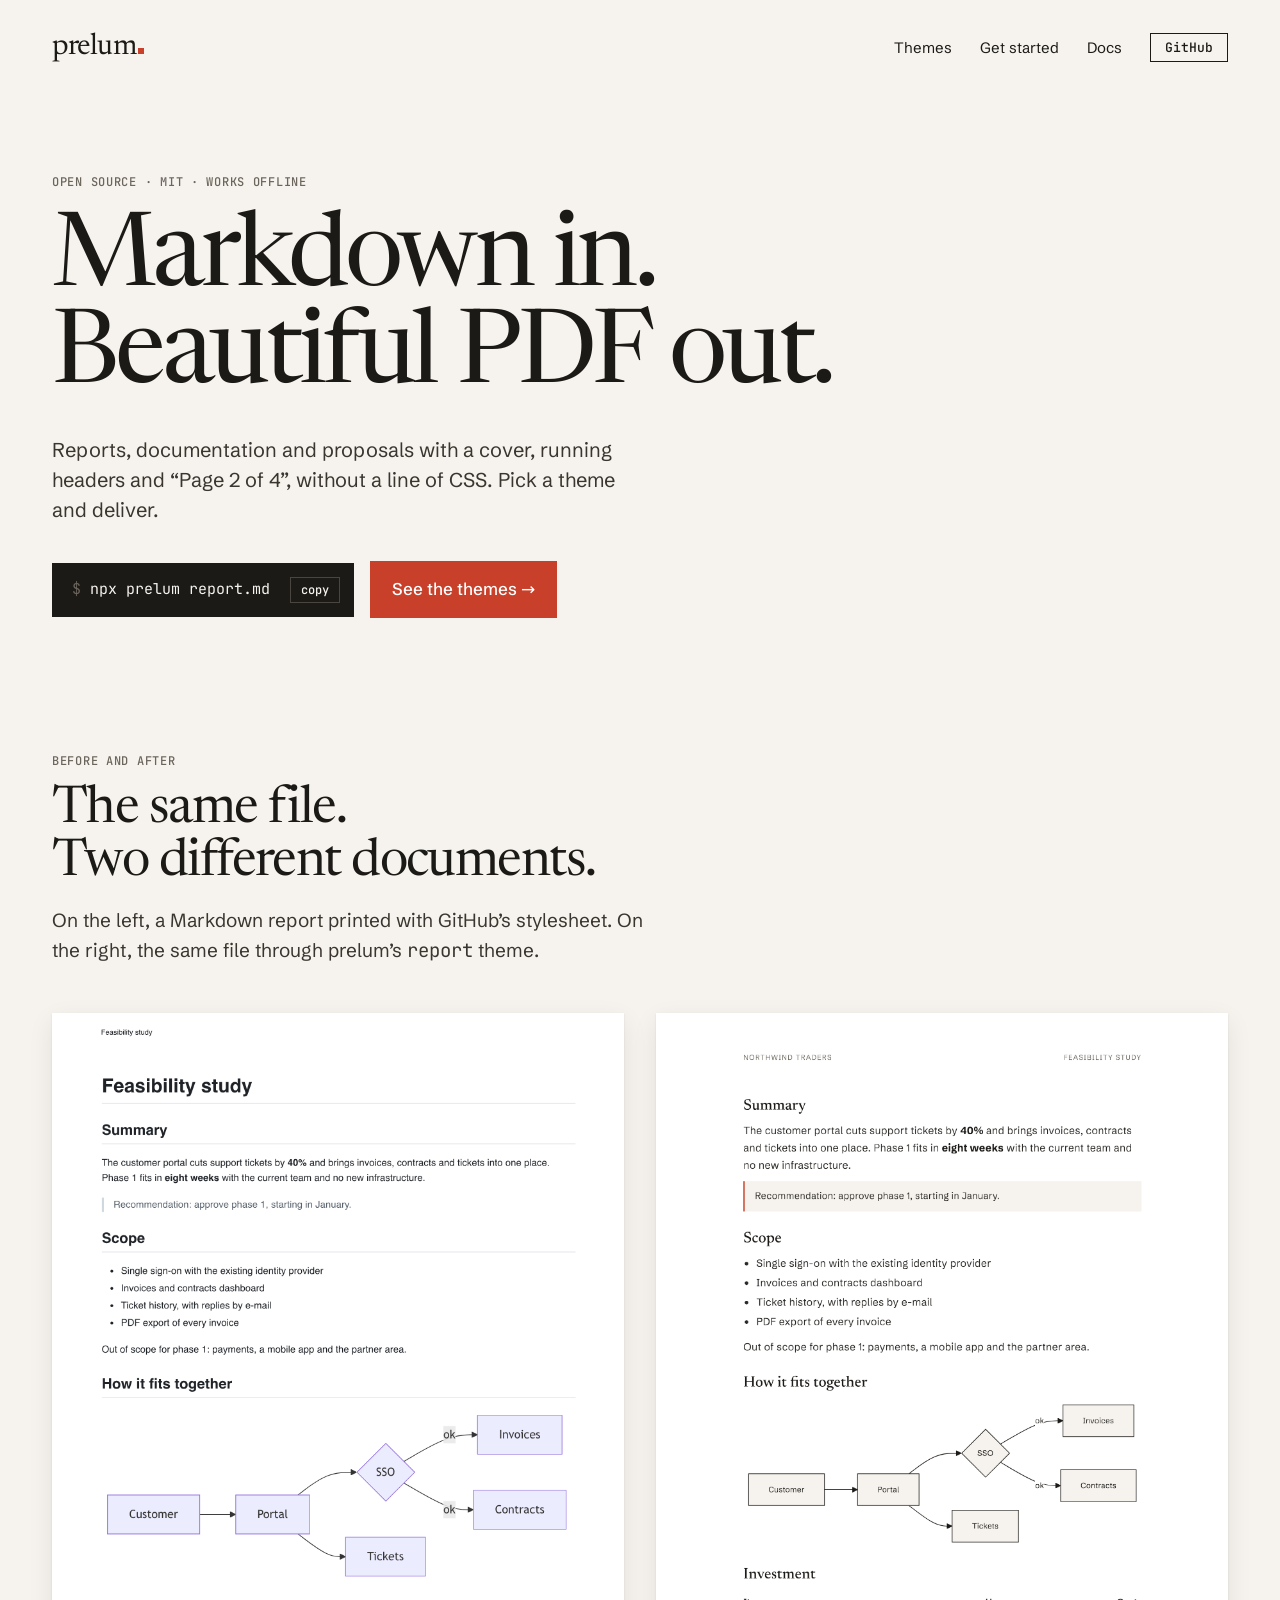
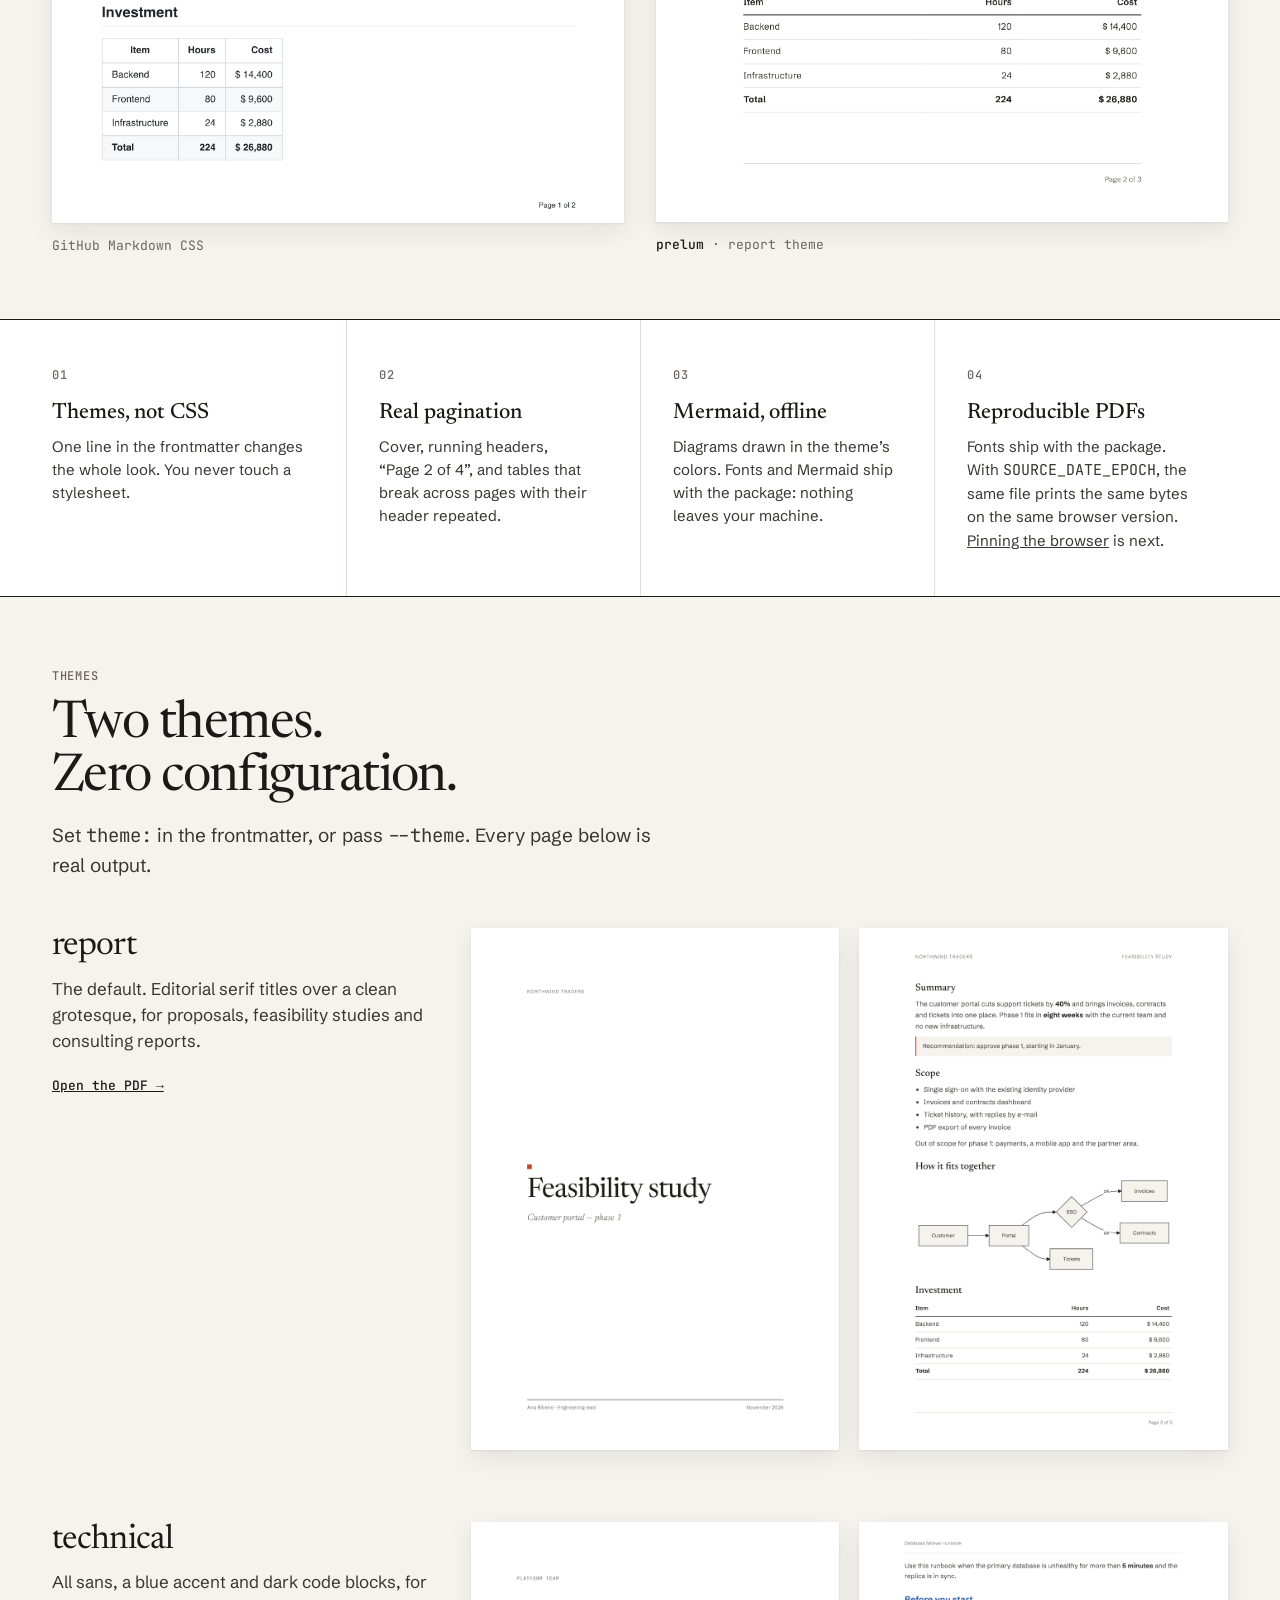
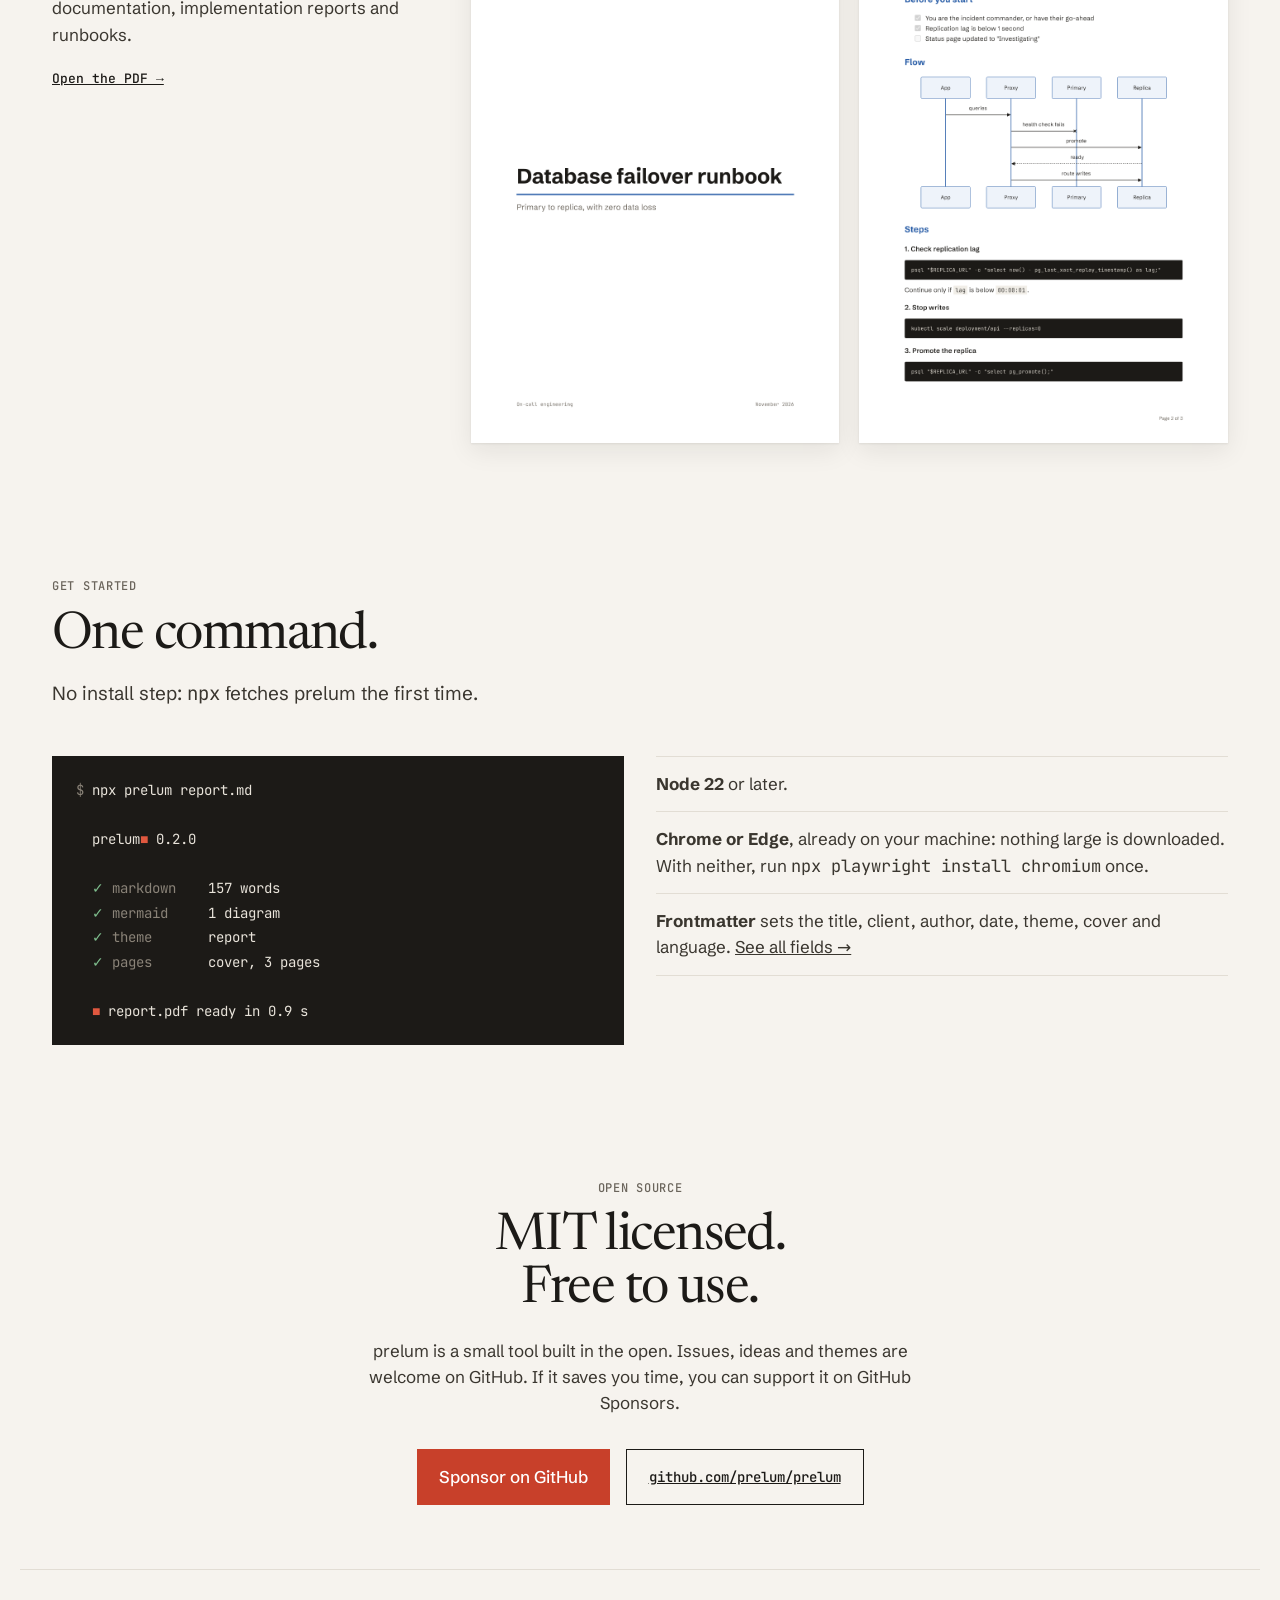
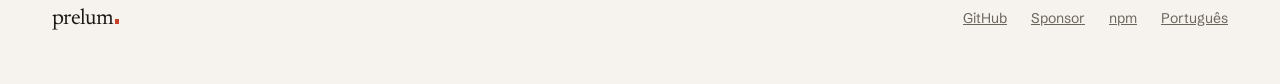
==== commit dcb08b77: "fix: say what reproducible output covers: the same browser version" ====
--- a/index.html
+++ b/index.html
@@ -79,8 +79,8 @@
         </li>
         <li>
           <span class="label">04</span>
-          <h3>The same PDF everywhere</h3>
-          <p>Bundled fonts on every machine. With <code>SOURCE_DATE_EPOCH</code>, the same file prints the same bytes.</p>
+          <h3>Reproducible PDFs</h3>
+          <p>Fonts ship with the package. With <code>SOURCE_DATE_EPOCH</code>, the same file prints the same bytes on the same browser version. <a href="https://github.com/prelum/prelum/issues/15">Pinning the browser</a> is next.</p>
         </li>
       </ol>
     </div>
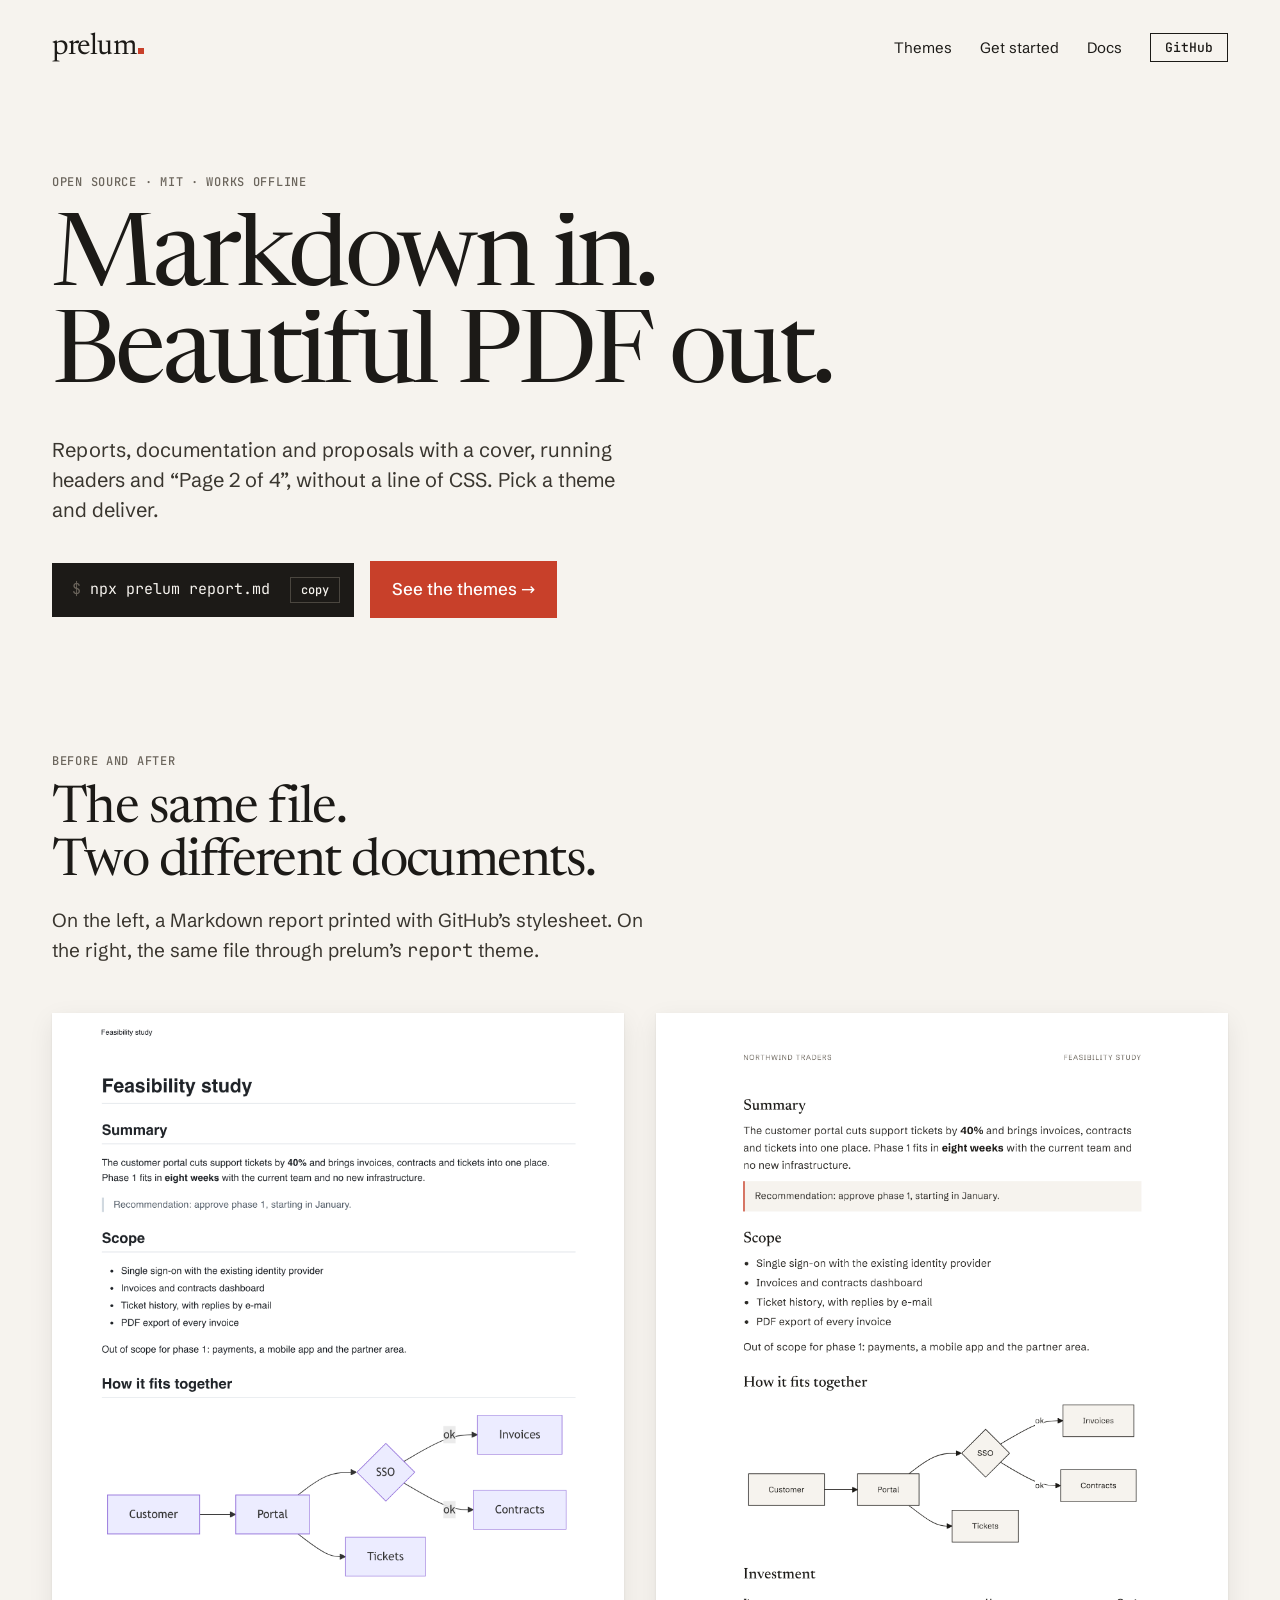
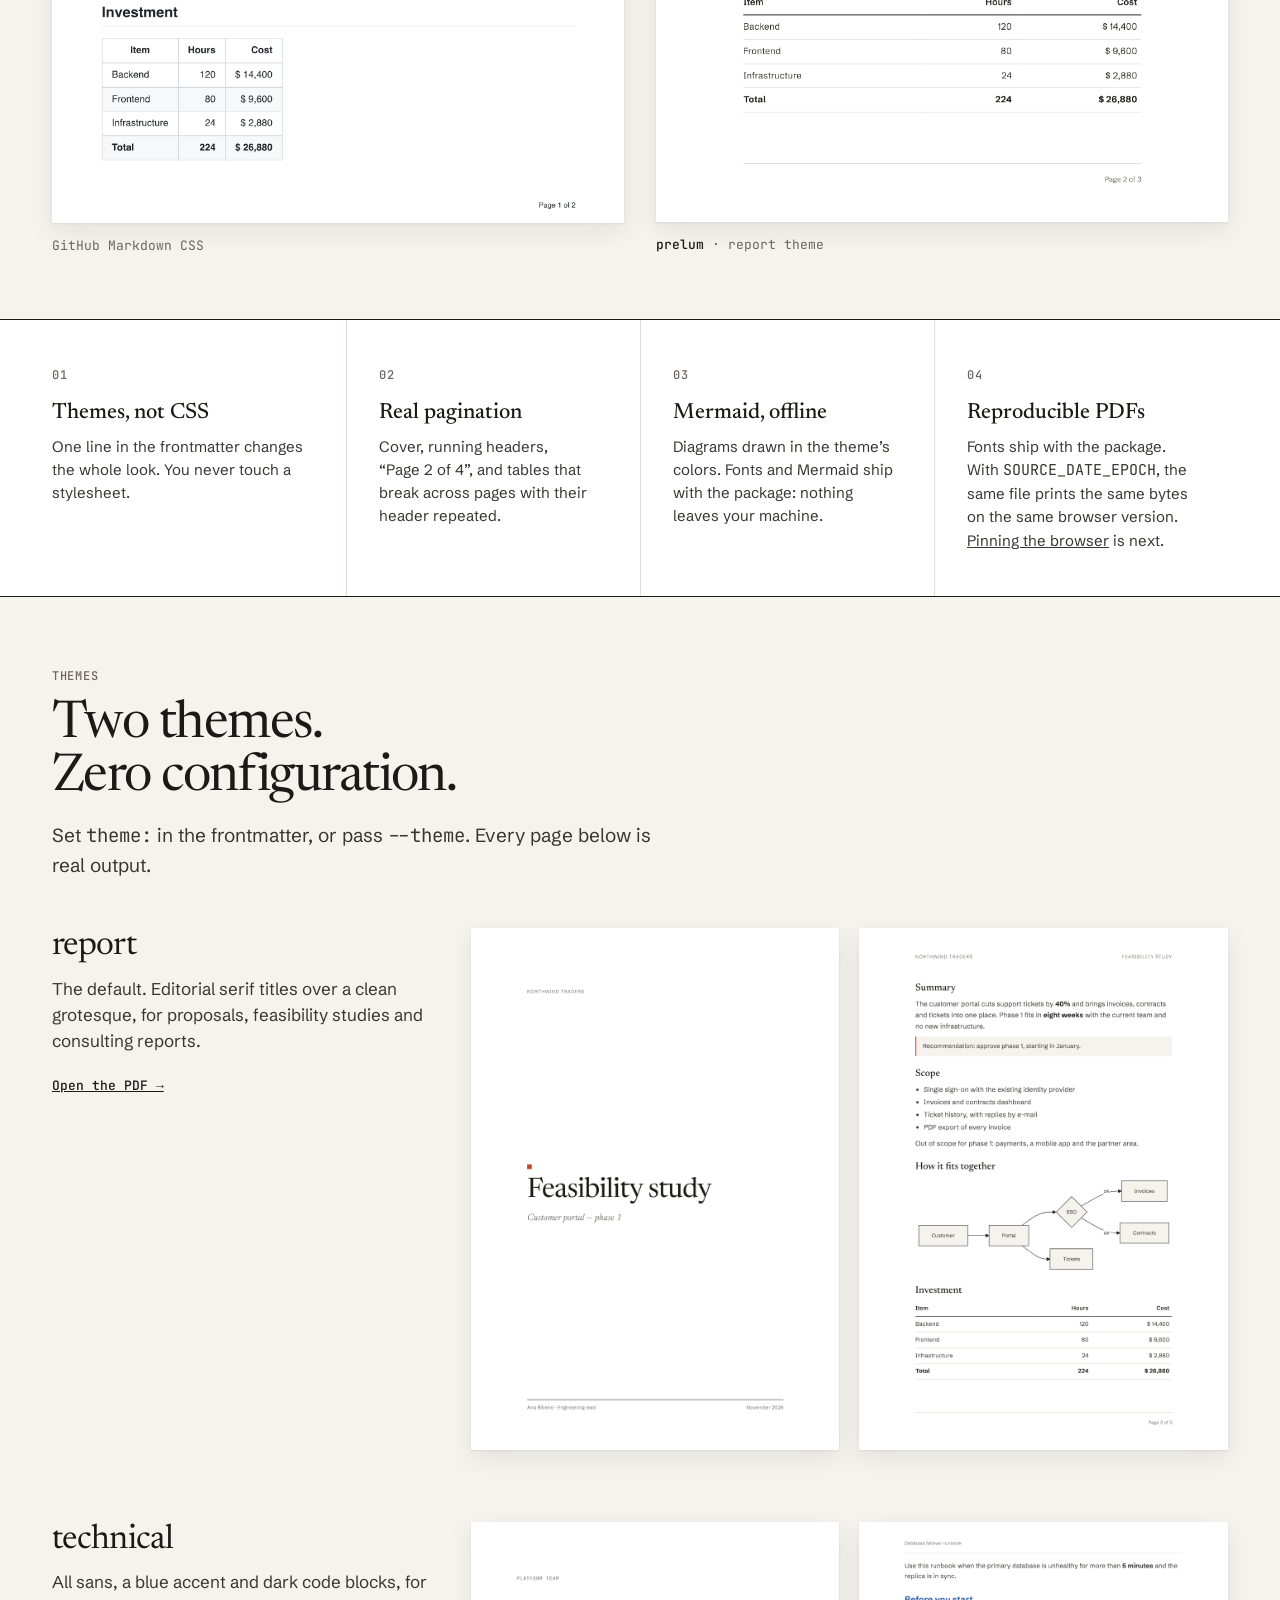
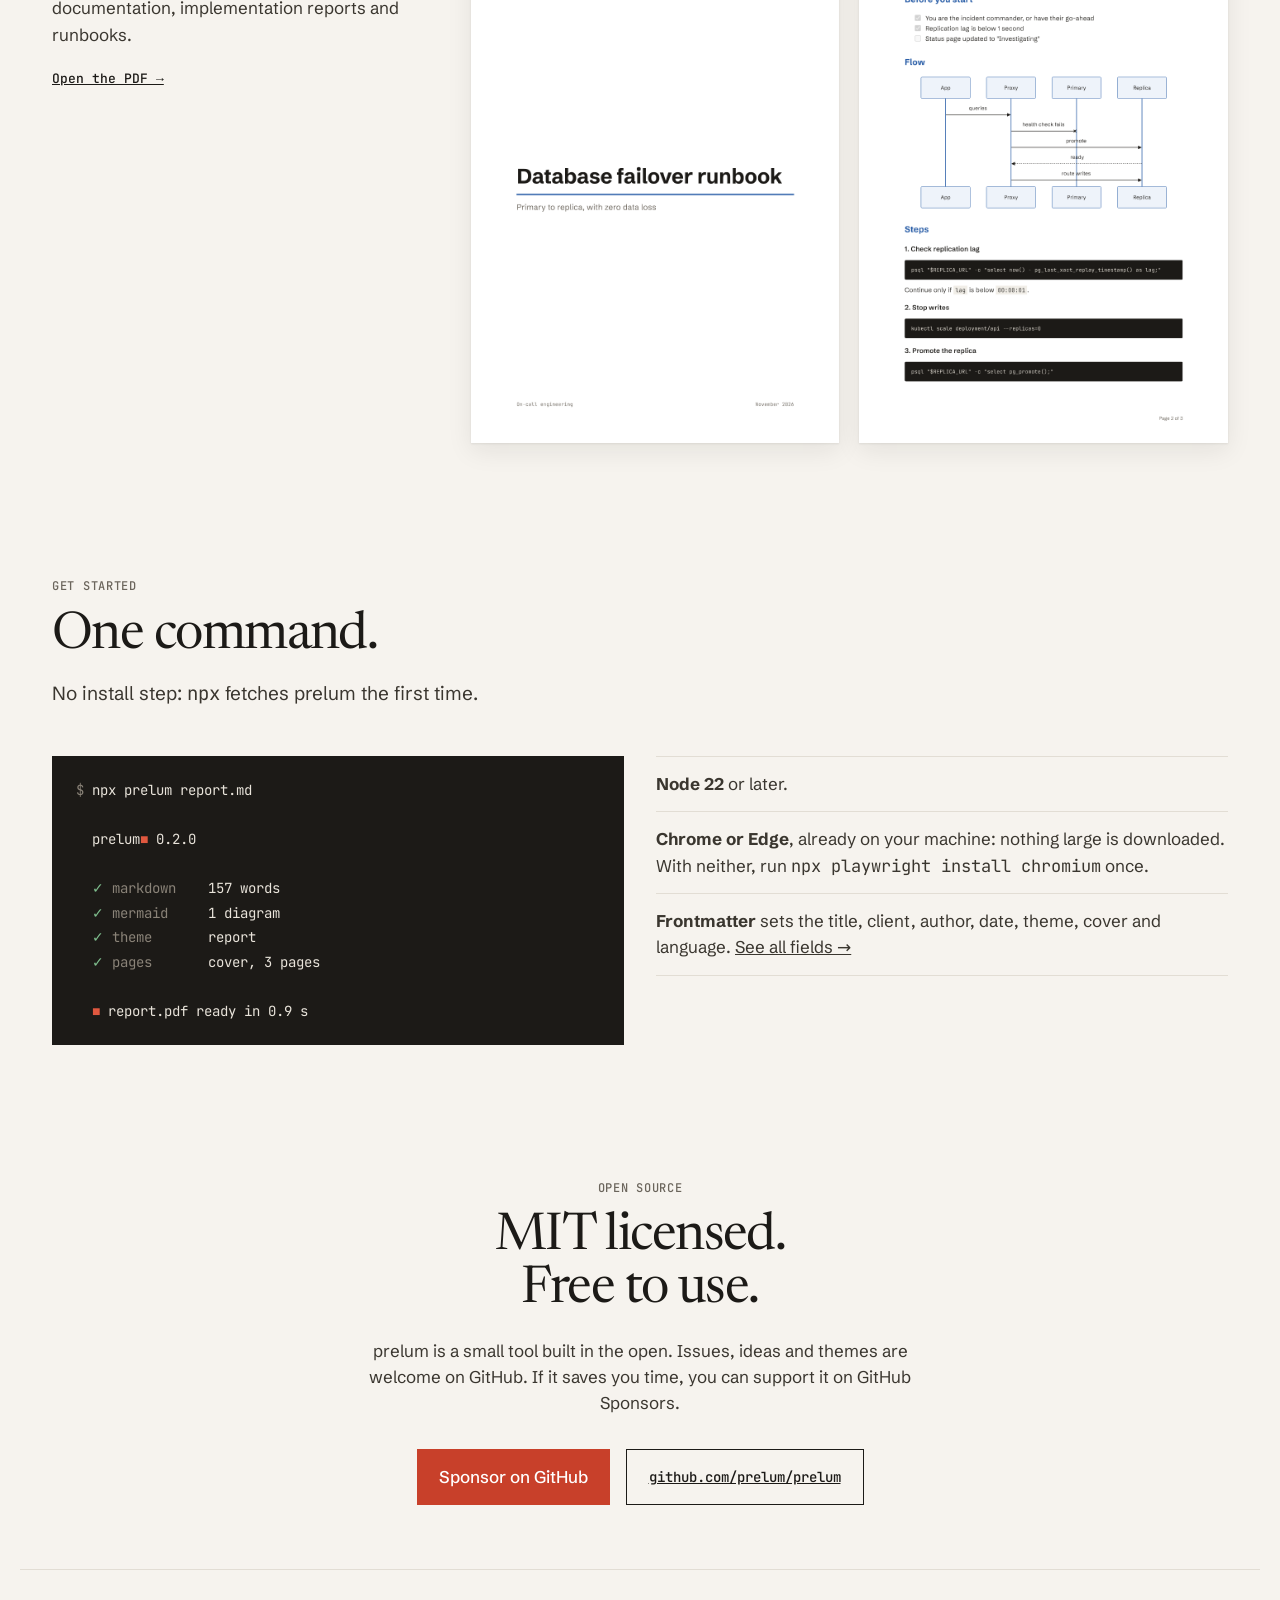
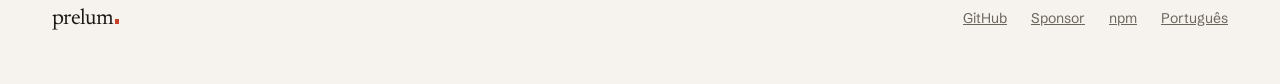
==== commit b22a543a: "feat: add motion to the hero, comparison, themes and terminal" ====
--- a/index.html
+++ b/index.html
@@ -15,6 +15,7 @@
   <meta property="og:url" content="https://prelum.github.io/">
   <meta name="twitter:card" content="summary_large_image">
   <link rel="preload" href="fonts/newsreader-latin-opsz-normal.woff2" as="font" type="font/woff2" crossorigin>
+  <script>document.documentElement.classList.add("js")</script>
   <link rel="stylesheet" href="styles.css">
 </head>
 <body>
@@ -33,7 +34,7 @@
   <main>
     <div class="wrap hero">
       <span class="label">Open source · MIT · Works offline</span>
-      <h1>Markdown in.<br>Beautiful PDF out.</h1>
+      <h1><span class="line"><span>Markdown in.</span></span> <span class="line"><span>Beautiful PDF out.</span></span></h1>
       <p>Reports, documentation and proposals with a cover, running headers and “Page&nbsp;2&nbsp;of&nbsp;4”, without a line of CSS. Pick a theme and deliver.</p>
       <div class="actions">
         <div class="command">
@@ -80,7 +81,7 @@
         <li>
           <span class="label">04</span>
           <h3>Reproducible PDFs</h3>
-          <p>Fonts ship with the package. With <code>SOURCE_DATE_EPOCH</code>, the same file prints the same bytes on the same browser version. <a href="https://github.com/prelum/prelum/issues/15">Pinning the browser</a> is next.</p>
+          <p>Fonts ship with the package. With <code>SOURCE_DATE_EPOCH</code>, the same file prints the same bytes on the same browser version. <a href="https://github.com/prelum/prelum/issues/17">Pinning the browser</a> is next.</p>
         </li>
       </ol>
     </div>
@@ -159,6 +160,8 @@
     </ul>
   </footer>
 
+  <script src="vendor/gsap.min.js" defer></script>
+  <script src="vendor/ScrollTrigger.min.js" defer></script>
   <script src="script.js" defer></script>
 </body>
 </html>
--- a/styles.css
+++ b/styles.css
@@ -36,6 +36,8 @@
   --sans: "Schibsted Grotesk", system-ui, sans-serif;
   --mono: "JetBrains Mono", ui-monospace, monospace;
   --sheet-shadow: 0 1px 2px rgba(28, 26, 23, 0.08), 0 8px 24px rgba(28, 26, 23, 0.08);
+  /* Motion: a strong ease-out for anything that responds to the user. */
+  --ease-out: cubic-bezier(0.23, 1, 0.32, 1);
 }
 
 * {
@@ -427,3 +429,84 @@
   color: var(--graphite);
 }
 
+
+/* Motion ------------------------------------------------------------------
+   Everything below only adds polish: without JS, or with reduced motion,
+   the page is the same, fully visible and static. The choreography lives in
+   script.js (GSAP + ScrollTrigger, self-hosted in vendor/). */
+
+/* Press feedback: the button confirms it heard the click. */
+.cta,
+.button-outline,
+.command button {
+  transition: transform 160ms var(--ease-out);
+}
+.cta:active,
+.button-outline:active,
+.command button:active {
+  transform: scale(0.97);
+}
+
+/* Each line of the hero title rises from behind its own mask.
+   The padding keeps descenders out of the clip; the margin cancels it. */
+.hero h1 .line {
+  display: block;
+  overflow: clip;
+  padding-bottom: 0.08em;
+  margin-bottom: -0.08em;
+}
+.hero h1 .line > span {
+  display: inline-block;
+}
+
+/* Hide the hero before the first paint, so it does not flash and then
+   animate. If script.js never runs, the fallback shows it after 1.5 s. */
+@media (prefers-reduced-motion: no-preference) {
+  .js .hero > * {
+    visibility: hidden;
+    animation: reveal-fallback 0s 1.5s forwards;
+  }
+}
+@keyframes reveal-fallback {
+  to {
+    visibility: visible;
+  }
+}
+
+/* Before and after, wide screens: the two pages are stacked and prelum's
+   page wipes over GitHub's as you scroll, stopping at the middle, so the
+   lead's "left / right" is still true at rest. Sized to fit the viewport
+   while pinned. */
+.compare.is-wipe {
+  grid-template-columns: 1fr;
+  gap: 0;
+  width: min(100%, calc((100svh - 160px) * 892 / 1262));
+  margin-inline: auto;
+}
+.compare.is-wipe figure {
+  position: relative;
+  grid-area: 1 / 1;
+}
+.compare.is-wipe figure + figure figcaption {
+  text-align: right;
+}
+.wipe {
+  position: absolute;
+  top: 0;
+  left: 0;
+  width: 100%;
+  aspect-ratio: 892 / 1262;
+  pointer-events: none;
+}
+.wipe::before {
+  content: "";
+  position: absolute;
+  inset: 0 auto 0 -1px;
+  width: 2px;
+  background: var(--vermilion);
+}
+
+/* The terminal plays its output line by line. */
+.terminal .line {
+  display: inline-block;
+}
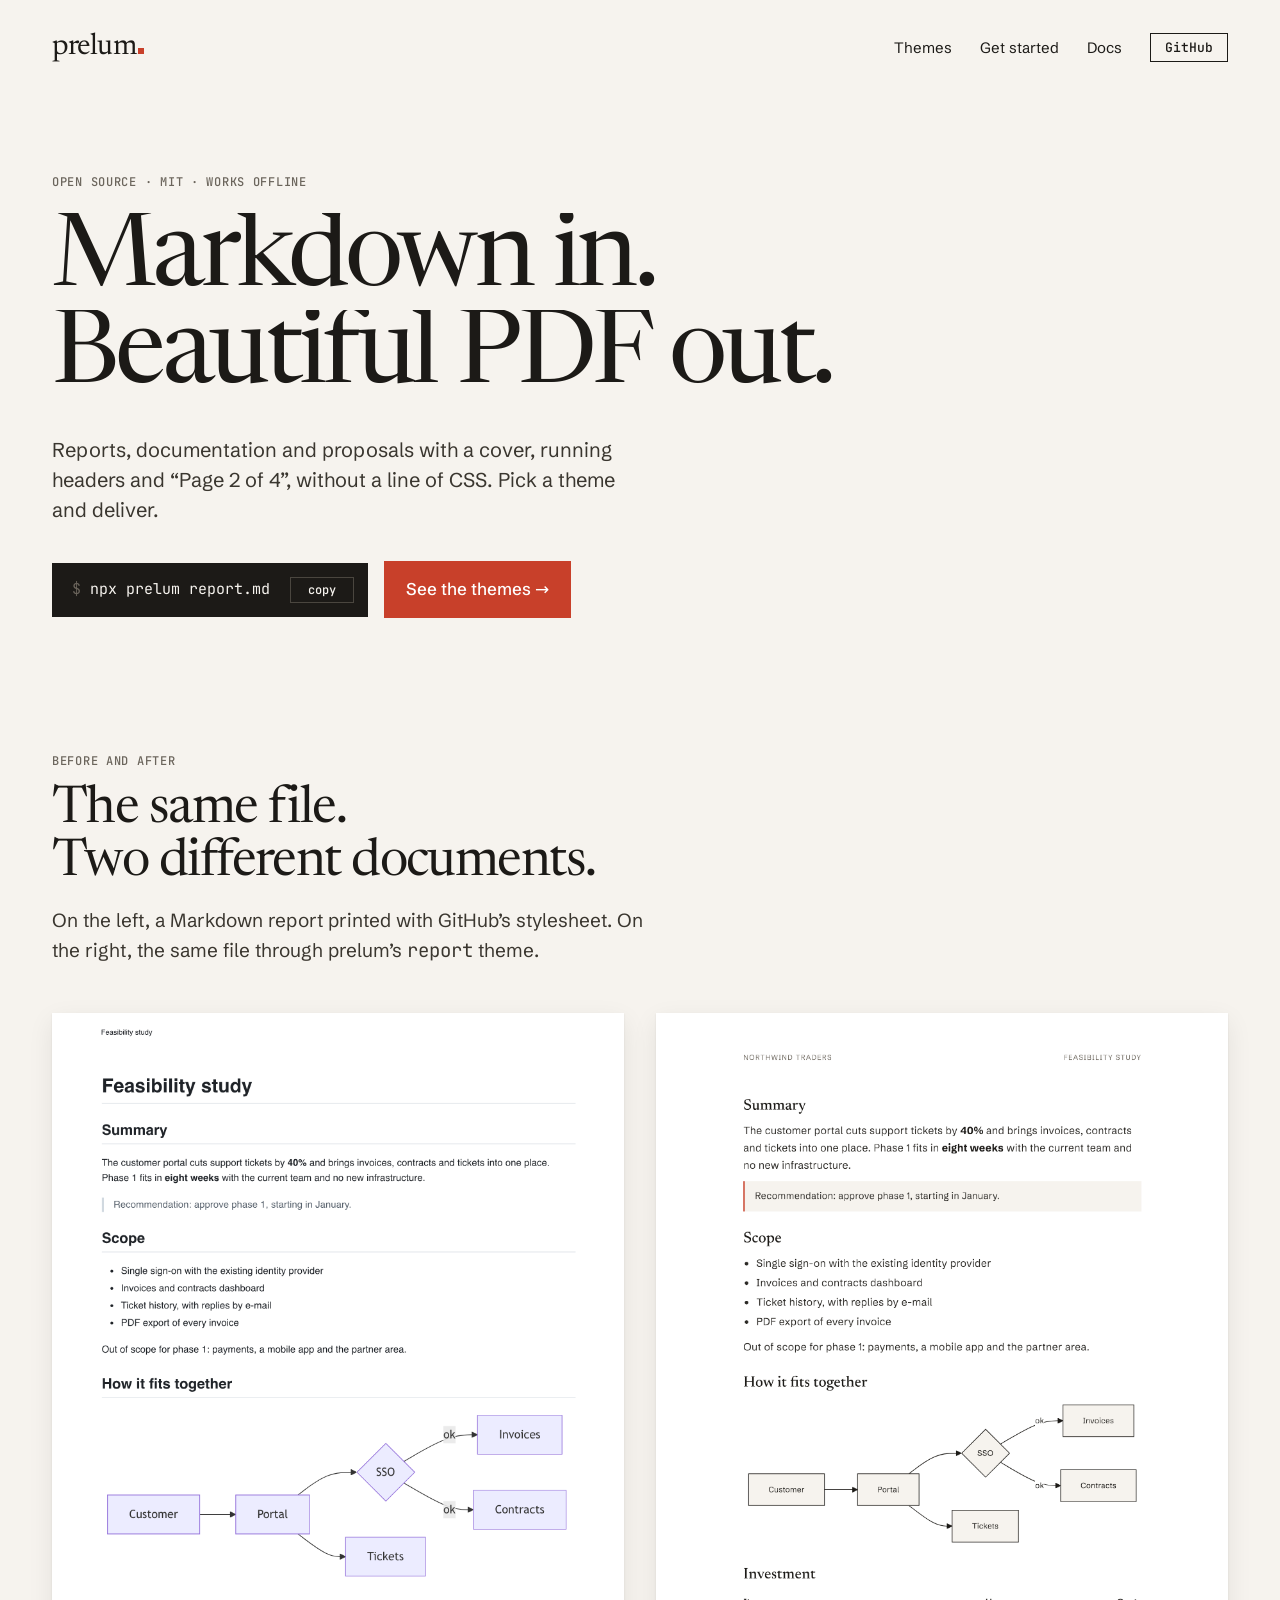
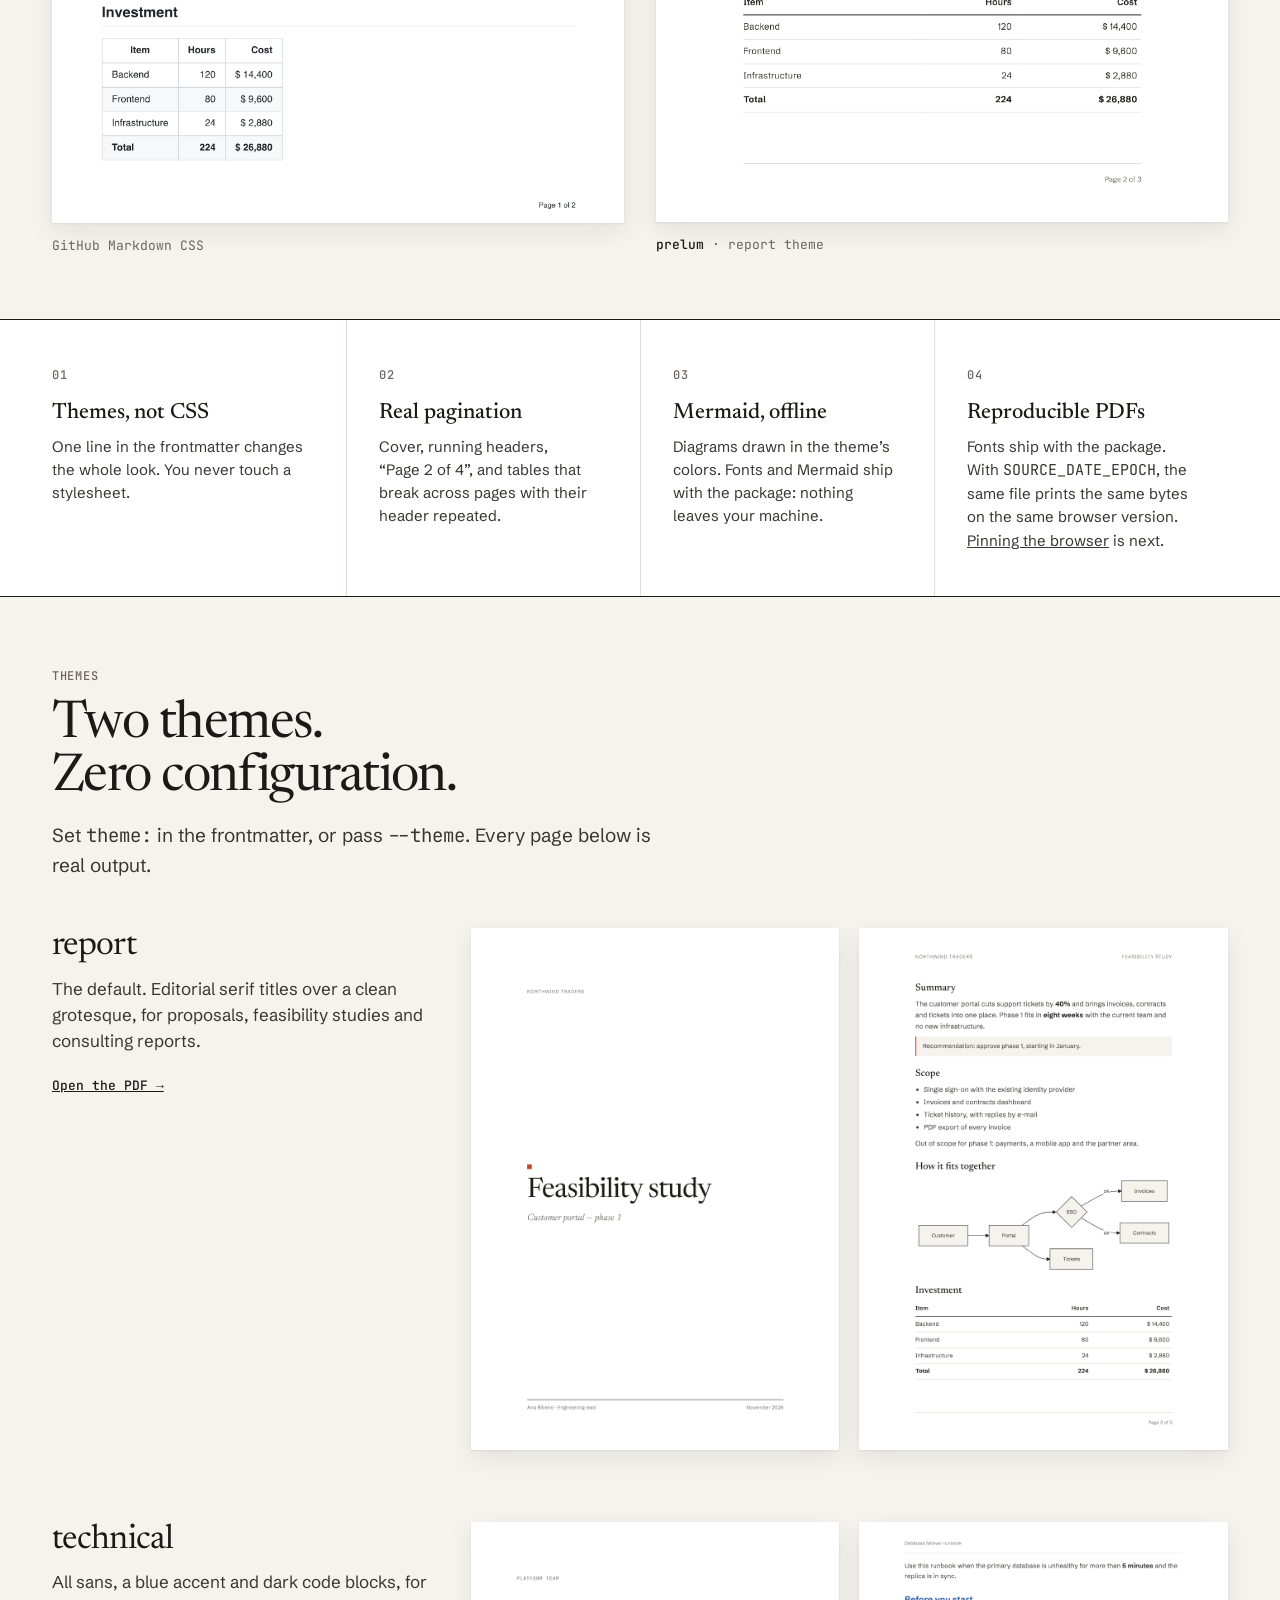
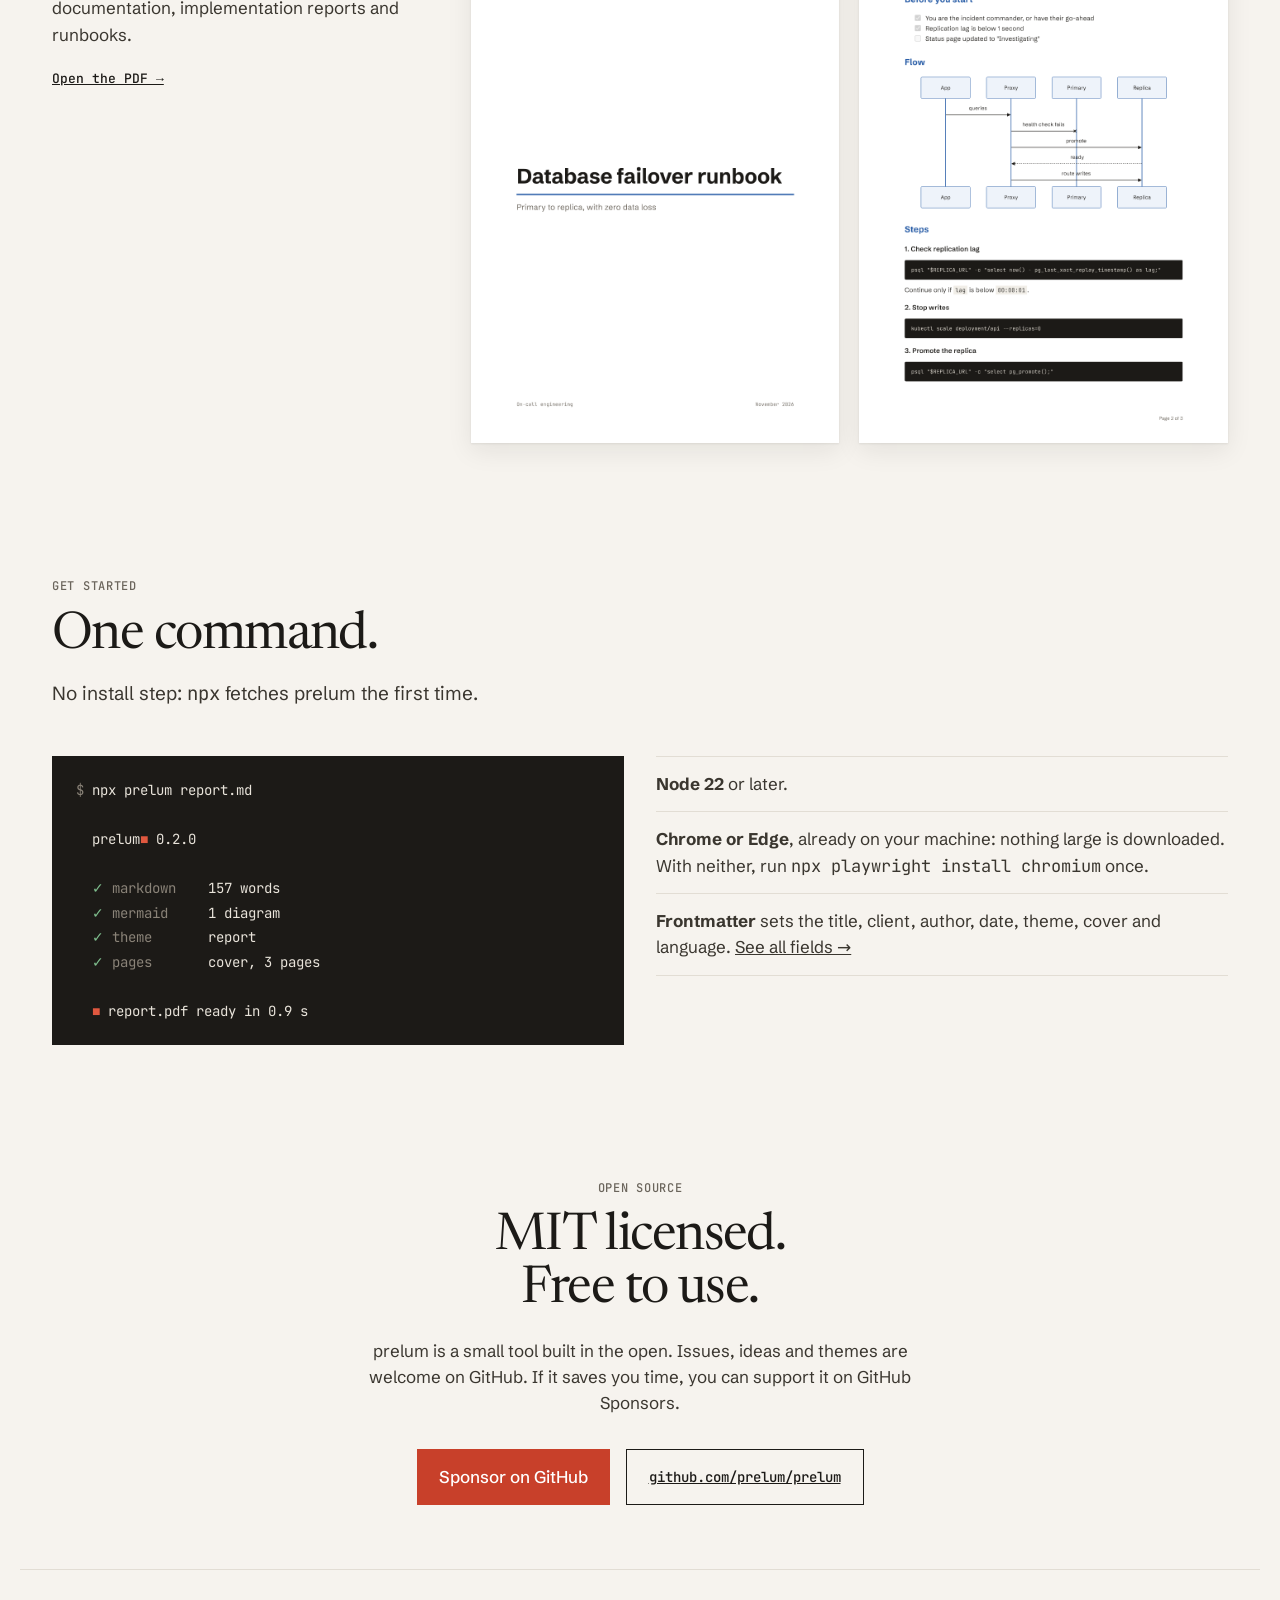
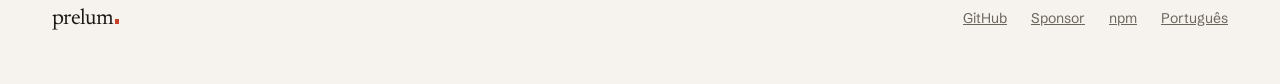
==== commit 56760990: "feat: make the comparison draggable and refine the motion details" ====
--- a/index.html
+++ b/index.html
@@ -49,7 +49,7 @@
       <span class="label">Before and after</span>
       <h2 id="compare-title">The same file.<br>Two different documents.</h2>
       <p class="lead">On the left, a Markdown report printed with GitHub’s stylesheet. On the right, the same file through prelum’s <code>report</code> theme.</p>
-      <div class="compare">
+      <div class="compare" data-slider-label="Drag to compare">
         <figure>
           <img src="images/before-github-css.png" alt="A report printed with GitHub's Markdown stylesheet: underlined headings, a gridded table, a purple diagram." width="892" height="1262" loading="lazy">
           <figcaption>GitHub Markdown CSS</figcaption>
@@ -162,6 +162,7 @@
 
   <script src="vendor/gsap.min.js" defer></script>
   <script src="vendor/ScrollTrigger.min.js" defer></script>
+  <script src="vendor/CustomEase.min.js" defer></script>
   <script src="script.js" defer></script>
 </body>
 </html>
--- a/styles.css
+++ b/styles.css
@@ -36,8 +36,9 @@
   --sans: "Schibsted Grotesk", system-ui, sans-serif;
   --mono: "JetBrains Mono", ui-monospace, monospace;
   --sheet-shadow: 0 1px 2px rgba(28, 26, 23, 0.08), 0 8px 24px rgba(28, 26, 23, 0.08);
-  /* Motion: a strong ease-out for anything that responds to the user. */
+  /* Motion: strong curves, shared with script.js through CustomEase. */
   --ease-out: cubic-bezier(0.23, 1, 0.32, 1);
+  --ease-in-out: cubic-bezier(0.77, 0, 0.175, 1);
 }
 
 * {
@@ -194,6 +195,28 @@
 }
 .command button:hover {
   border-color: var(--paper);
+}
+/* "copy" and "copied" share one grid cell: the button is as wide as the
+   longer word and never jumps. The swap is a crossfade with a little blur,
+   so it reads as one label changing, not two swapping. */
+.command button.is-swap {
+  display: grid;
+  justify-items: center;
+}
+.command button.is-swap > span {
+  grid-area: 1 / 1;
+  transition:
+    opacity 200ms ease,
+    filter 200ms ease;
+}
+.command button.is-swap > span + span,
+.command button.is-copied > span:first-child {
+  opacity: 0;
+  filter: blur(2px);
+}
+.command button.is-copied > span + span {
+  opacity: 1;
+  filter: none;
 }
 .cta {
   display: inline-block;
@@ -460,12 +483,11 @@
 }
 
 /* Hide the hero before the first paint, so it does not flash and then
-   animate. If script.js never runs, the fallback shows it after 1.5 s. */
-@media (prefers-reduced-motion: no-preference) {
-  .js .hero > * {
-    visibility: hidden;
-    animation: reveal-fallback 0s 1.5s forwards;
-  }
+   animate (with reduced motion it only fades). If script.js never runs,
+   the fallback shows it after 1.5 s. */
+.js .hero > * {
+  visibility: hidden;
+  animation: reveal-fallback 0s 1.5s forwards;
 }
 @keyframes reveal-fallback {
   to {
@@ -506,6 +528,54 @@
   background: var(--vermilion);
 }
 
+/* Once the wipe settles, a handle appears and the line can be dragged
+   (or moved with the arrow keys). Exit is faster than enter. */
+.compare.is-ready {
+  cursor: ew-resize;
+  touch-action: pan-y;
+  user-select: none;
+}
+.wipe-handle {
+  position: absolute;
+  top: 50%;
+  left: 0;
+  display: grid;
+  place-items: center;
+  width: 36px;
+  height: 36px;
+  background: var(--vermilion);
+  color: #ffffff;
+  pointer-events: auto;
+  opacity: 0;
+  visibility: hidden;
+  transform: translate(-50%, -50%) scale(0.9);
+  transition:
+    opacity 150ms var(--ease-out),
+    transform 150ms var(--ease-out),
+    visibility 0s 150ms;
+}
+.is-ready .wipe-handle {
+  opacity: 1;
+  visibility: visible;
+  transform: translate(-50%, -50%);
+  transition:
+    opacity 250ms var(--ease-out),
+    transform 250ms var(--ease-out),
+    visibility 0s;
+}
+.is-ready .wipe-handle:active {
+  transform: translate(-50%, -50%) scale(0.95);
+  transition-duration: 160ms;
+}
+.wipe-handle:focus-visible {
+  outline: 2px solid var(--ink);
+  outline-offset: 3px;
+}
+.wipe-handle svg {
+  width: 18px;
+  height: 18px;
+}
+
 /* The terminal plays its output line by line. */
 .terminal .line {
   display: inline-block;
